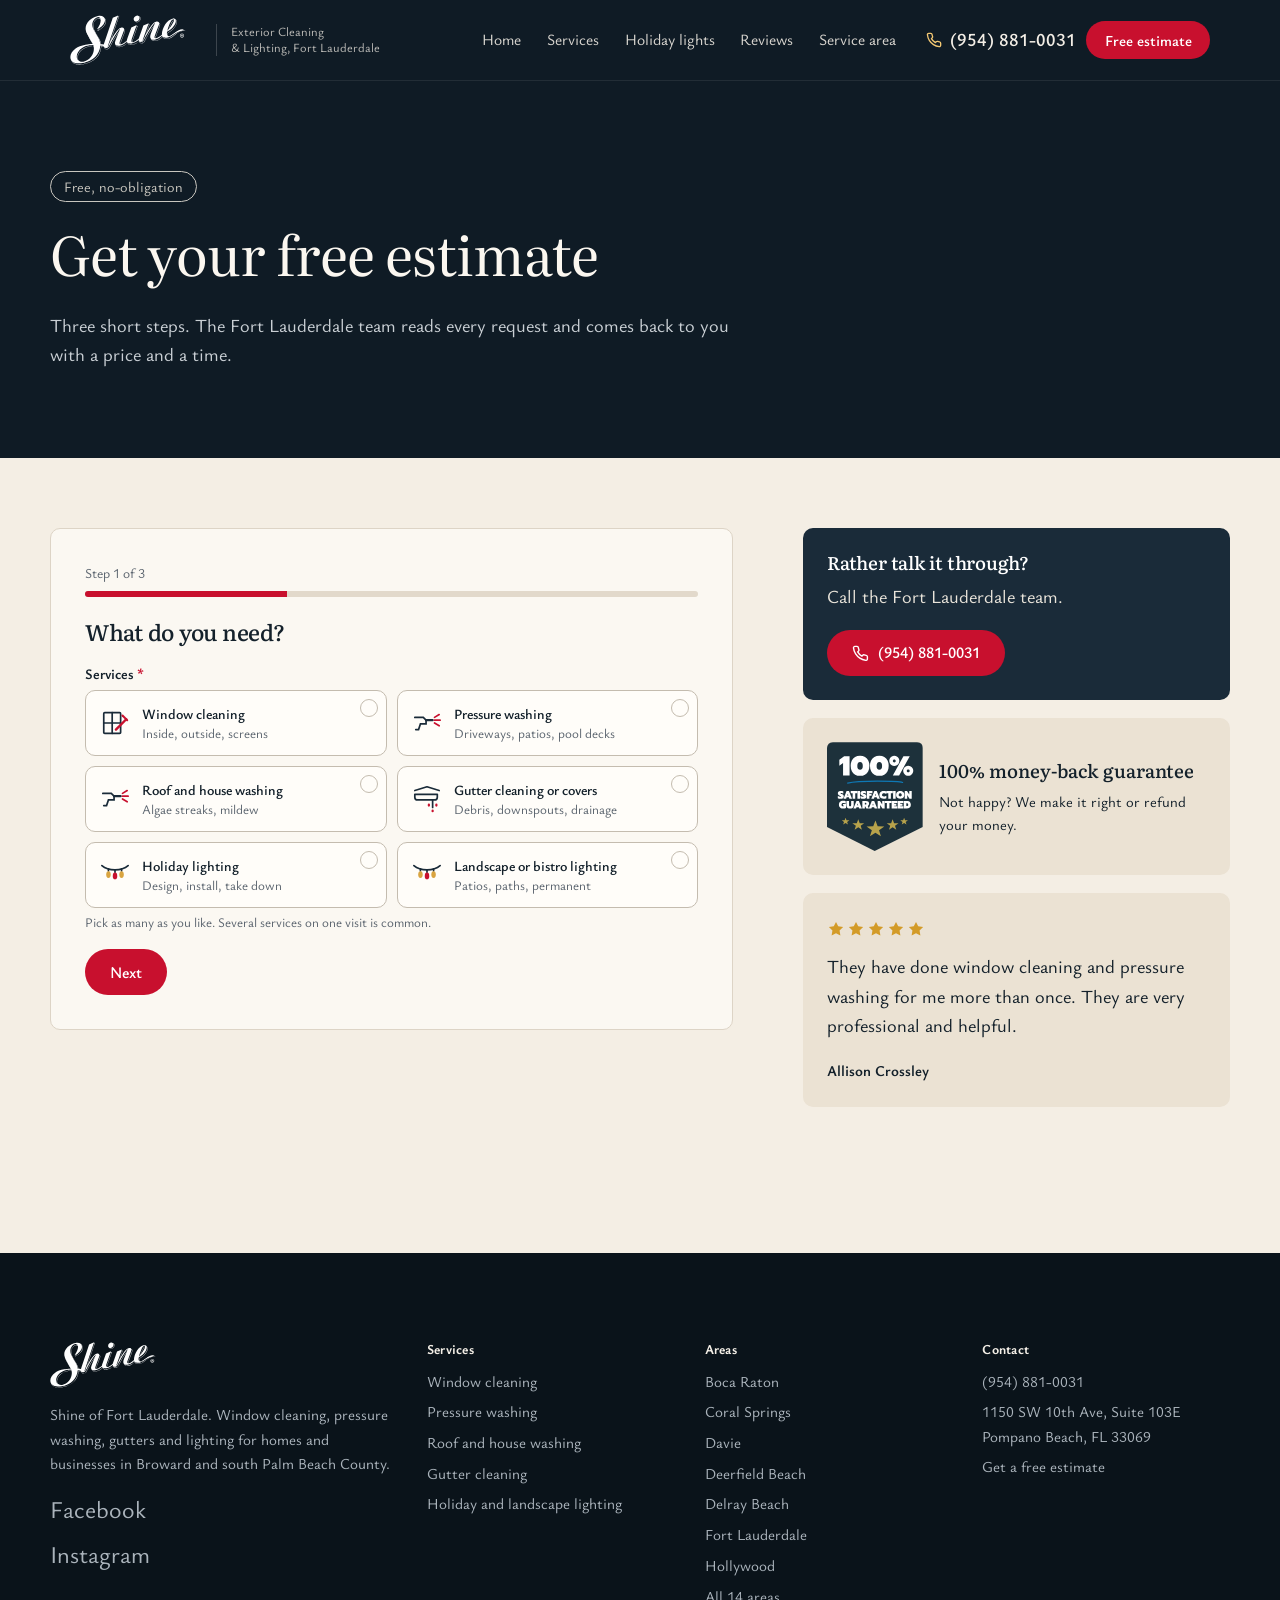
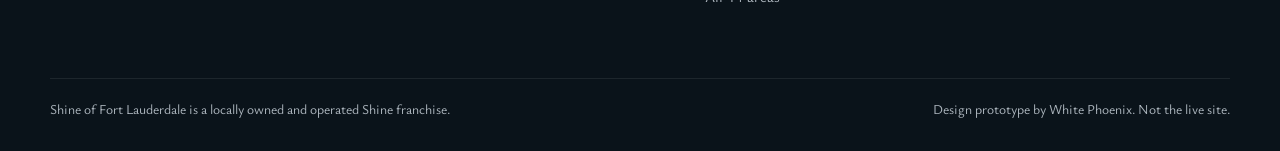
==== quote/index.html @ adcbe91d "Shine of Fort Lauderdale pitch prototype" ====
<!doctype html>
<html lang="en-US">
<head>
<meta charset="utf-8">
<meta name="viewport" content="width=device-width, initial-scale=1">
<meta name="robots" content="noindex, nofollow">
<title>Free Estimate | Shine of Fort Lauderdale</title>
<meta name="description" content="Request a free, no-obligation estimate for window cleaning, pressure washing, gutters or lighting.">
<meta name="theme-color" content="#0f1b25">
<link rel="icon" href="../assets/img/favicon.svg" type="image/svg+xml">
<link rel="preconnect" href="https://fonts.googleapis.com"><link rel="preconnect" href="https://fonts.gstatic.com" crossorigin>
<link rel="stylesheet" href="https://fonts.googleapis.com/css2?family=Literata:ital,opsz,wght@0,7..72,400;0,7..72,500;1,7..72,400&family=Ysabeau+Office:wght@400;450;600;700&display=swap">
<link rel="stylesheet" href="../assets/css/wp-blocks.css?ver=70587eb1">
<link rel="stylesheet" href="../assets/css/site.css?ver=f921d6d4">
<script type="speculationrules">{"prerender":[{"where":{"href_matches":"/*"},"eagerness":"moderate"}]}</script>
<script src="../assets/js/site.js?ver=845930ab" defer></script>
</head>
<body>
<a class="screen-reader-text" href="#main">Skip to content</a>
<header class="site-header wp-block-template-part">
<div class="inner wp-block-group alignwide">
<a class="wp-block-site-logo" href="../" aria-label="Shine of Fort Lauderdale, home" data-logo><img src="../assets/img/logo.svg" alt="Shine" width="116" height="50"></a>
<p class="wp-block-site-title">Exterior Cleaning<br>&amp; Lighting, Fort Lauderdale</p>
<nav class="wp-block-navigation" aria-label="Main"><a href="../">Home</a><a href="../#services">Services</a><a href="../#lights">Holiday lights</a><a href="../#reviews">Reviews</a><a href="../#area">Service area</a></nav>
<div class="header-actions"><a class="header-phone" href="tel:+19548810031"><svg xmlns="http://www.w3.org/2000/svg" aria-hidden="true" focusable="false" fill="none" stroke="currentColor" stroke-width="2" stroke-linecap="round" stroke-linejoin="round" viewBox="0 0 24 24"><path d="M22 16.92v3a2 2 0 0 1-2.18 2 19.8 19.8 0 0 1-8.63-3.07 19.5 19.5 0 0 1-6-6A19.8 19.8 0 0 1 2.12 4.18 2 2 0 0 1 4.11 2h3a2 2 0 0 1 2 1.72c.13.96.36 1.9.7 2.81a2 2 0 0 1-.45 2.11L8.09 9.91a16 16 0 0 0 6 6l1.27-1.27a2 2 0 0 1 2.11-.45c.91.34 1.85.57 2.81.7A2 2 0 0 1 22 16.92z"/></svg>(954) 881-0031</a><div class="wp-block-button"><a class="wp-block-button__link wp-element-button" href="../quote/">Free estimate</a></div><a class="icon-btn header-call" href="tel:+19548810031" aria-label="Call (954) 881-0031"><svg xmlns="http://www.w3.org/2000/svg" aria-hidden="true" focusable="false" fill="none" stroke="currentColor" stroke-width="2" stroke-linecap="round" stroke-linejoin="round" viewBox="0 0 24 24"><path d="M22 16.92v3a2 2 0 0 1-2.18 2 19.8 19.8 0 0 1-8.63-3.07 19.5 19.5 0 0 1-6-6A19.8 19.8 0 0 1 2.12 4.18 2 2 0 0 1 4.11 2h3a2 2 0 0 1 2 1.72c.13.96.36 1.9.7 2.81a2 2 0 0 1-.45 2.11L8.09 9.91a16 16 0 0 0 6 6l1.27-1.27a2 2 0 0 1 2.11-.45c.91.34 1.85.57 2.81.7A2 2 0 0 1 22 16.92z"/></svg></a><button class="icon-btn menu-toggle" type="button" aria-label="Open menu" aria-expanded="false" aria-controls="menu"><svg xmlns="http://www.w3.org/2000/svg" aria-hidden="true" focusable="false" viewBox="0 0 24 24"><path fill="currentColor" d="M5 5v1.5h14V5H5zm0 7.8h14v-1.5H5v1.5zM5 19h14v-1.5H5V19z"/></svg></button></div>
</div>
<svg class="header-string" xmlns="http://www.w3.org/2000/svg" aria-hidden="true" focusable="false" viewBox="0 0 1440 90" preserveAspectRatio="none"><path class="wire" d="M0 2 Q 360.0 14 720.0 2 T 1440 2"/><rect class="cap" x="12.0" y="2.5" width="6" height="6" rx="1"/><ellipse class="bulb" cx="15.0" cy="16.5" rx="5.5" ry="9"/><rect class="cap" x="42.0" y="3.4" width="6" height="6" rx="1"/><ellipse class="bulb" cx="45.0" cy="17.4" rx="5.5" ry="9"/><rect class="cap" x="72.0" y="4.2" width="6" height="6" rx="1"/><ellipse class="bulb" cx="75.0" cy="18.2" rx="5.5" ry="9"/><rect class="cap" x="102.0" y="5.0" width="6" height="6" rx="1"/><ellipse class="bulb" cx="105.0" cy="19.0" rx="5.5" ry="9"/><rect class="cap" x="132.0" y="5.7" width="6" height="6" rx="1"/><ellipse class="bulb" cx="135.0" cy="19.7" rx="5.5" ry="9"/><rect class="cap" x="162.0" y="6.2" width="6" height="6" rx="1"/><ellipse class="bulb" cx="165.0" cy="20.2" rx="5.5" ry="9"/><rect class="cap" x="192.0" y="6.7" width="6" height="6" rx="1"/><ellipse class="bulb" cx="195.0" cy="20.7" rx="5.5" ry="9"/><rect class="cap" x="222.0" y="7.2" width="6" height="6" rx="1"/><ellipse class="bulb" cx="225.0" cy="21.2" rx="5.5" ry="9"/><rect class="cap" x="252.0" y="7.5" width="6" height="6" rx="1"/><ellipse class="bulb" cx="255.0" cy="21.5" rx="5.5" ry="9"/><rect class="cap" x="282.0" y="7.7" width="6" height="6" rx="1"/><ellipse class="bulb" cx="285.0" cy="21.7" rx="5.5" ry="9"/><rect class="cap" x="312.0" y="7.9" width="6" height="6" rx="1"/><ellipse class="bulb" cx="315.0" cy="21.9" rx="5.5" ry="9"/><rect class="cap" x="342.0" y="8.0" width="6" height="6" rx="1"/><ellipse class="bulb" cx="345.0" cy="22.0" rx="5.5" ry="9"/><rect class="cap" x="372.0" y="8.0" width="6" height="6" rx="1"/><ellipse class="bulb" cx="375.0" cy="22.0" rx="5.5" ry="9"/><rect class="cap" x="402.0" y="7.9" width="6" height="6" rx="1"/><ellipse class="bulb" cx="405.0" cy="21.9" rx="5.5" ry="9"/><rect class="cap" x="432.0" y="7.7" width="6" height="6" rx="1"/><ellipse class="bulb" cx="435.0" cy="21.7" rx="5.5" ry="9"/><rect class="cap" x="462.0" y="7.5" width="6" height="6" rx="1"/><ellipse class="bulb" cx="465.0" cy="21.5" rx="5.5" ry="9"/><rect class="cap" x="492.0" y="7.2" width="6" height="6" rx="1"/><ellipse class="bulb" cx="495.0" cy="21.2" rx="5.5" ry="9"/><rect class="cap" x="522.0" y="6.7" width="6" height="6" rx="1"/><ellipse class="bulb" cx="525.0" cy="20.7" rx="5.5" ry="9"/><rect class="cap" x="552.0" y="6.2" width="6" height="6" rx="1"/><ellipse class="bulb" cx="555.0" cy="20.2" rx="5.5" ry="9"/><rect class="cap" x="582.0" y="5.7" width="6" height="6" rx="1"/><ellipse class="bulb" cx="585.0" cy="19.7" rx="5.5" ry="9"/><rect class="cap" x="612.0" y="5.0" width="6" height="6" rx="1"/><ellipse class="bulb" cx="615.0" cy="19.0" rx="5.5" ry="9"/><rect class="cap" x="642.0" y="4.2" width="6" height="6" rx="1"/><ellipse class="bulb" cx="645.0" cy="18.2" rx="5.5" ry="9"/><rect class="cap" x="672.0" y="3.4" width="6" height="6" rx="1"/><ellipse class="bulb" cx="675.0" cy="17.4" rx="5.5" ry="9"/><rect class="cap" x="702.0" y="2.5" width="6" height="6" rx="1"/><ellipse class="bulb" cx="705.0" cy="16.5" rx="5.5" ry="9"/><rect class="cap" x="732.0" y="2.5" width="6" height="6" rx="1"/><ellipse class="bulb" cx="735.0" cy="16.5" rx="5.5" ry="9"/><rect class="cap" x="762.0" y="3.4" width="6" height="6" rx="1"/><ellipse class="bulb" cx="765.0" cy="17.4" rx="5.5" ry="9"/><rect class="cap" x="792.0" y="4.2" width="6" height="6" rx="1"/><ellipse class="bulb" cx="795.0" cy="18.2" rx="5.5" ry="9"/><rect class="cap" x="822.0" y="5.0" width="6" height="6" rx="1"/><ellipse class="bulb" cx="825.0" cy="19.0" rx="5.5" ry="9"/><rect class="cap" x="852.0" y="5.7" width="6" height="6" rx="1"/><ellipse class="bulb" cx="855.0" cy="19.7" rx="5.5" ry="9"/><rect class="cap" x="882.0" y="6.2" width="6" height="6" rx="1"/><ellipse class="bulb" cx="885.0" cy="20.2" rx="5.5" ry="9"/><rect class="cap" x="912.0" y="6.7" width="6" height="6" rx="1"/><ellipse class="bulb" cx="915.0" cy="20.7" rx="5.5" ry="9"/><rect class="cap" x="942.0" y="7.2" width="6" height="6" rx="1"/><ellipse class="bulb" cx="945.0" cy="21.2" rx="5.5" ry="9"/><rect class="cap" x="972.0" y="7.5" width="6" height="6" rx="1"/><ellipse class="bulb" cx="975.0" cy="21.5" rx="5.5" ry="9"/><rect class="cap" x="1002.0" y="7.7" width="6" height="6" rx="1"/><ellipse class="bulb" cx="1005.0" cy="21.7" rx="5.5" ry="9"/><rect class="cap" x="1032.0" y="7.9" width="6" height="6" rx="1"/><ellipse class="bulb" cx="1035.0" cy="21.9" rx="5.5" ry="9"/><rect class="cap" x="1062.0" y="8.0" width="6" height="6" rx="1"/><ellipse class="bulb" cx="1065.0" cy="22.0" rx="5.5" ry="9"/><rect class="cap" x="1092.0" y="8.0" width="6" height="6" rx="1"/><ellipse class="bulb" cx="1095.0" cy="22.0" rx="5.5" ry="9"/><rect class="cap" x="1122.0" y="7.9" width="6" height="6" rx="1"/><ellipse class="bulb" cx="1125.0" cy="21.9" rx="5.5" ry="9"/><rect class="cap" x="1152.0" y="7.7" width="6" height="6" rx="1"/><ellipse class="bulb" cx="1155.0" cy="21.7" rx="5.5" ry="9"/><rect class="cap" x="1182.0" y="7.5" width="6" height="6" rx="1"/><ellipse class="bulb" cx="1185.0" cy="21.5" rx="5.5" ry="9"/><rect class="cap" x="1212.0" y="7.2" width="6" height="6" rx="1"/><ellipse class="bulb" cx="1215.0" cy="21.2" rx="5.5" ry="9"/><rect class="cap" x="1242.0" y="6.7" width="6" height="6" rx="1"/><ellipse class="bulb" cx="1245.0" cy="20.7" rx="5.5" ry="9"/><rect class="cap" x="1272.0" y="6.2" width="6" height="6" rx="1"/><ellipse class="bulb" cx="1275.0" cy="20.2" rx="5.5" ry="9"/><rect class="cap" x="1302.0" y="5.7" width="6" height="6" rx="1"/><ellipse class="bulb" cx="1305.0" cy="19.7" rx="5.5" ry="9"/><rect class="cap" x="1332.0" y="5.0" width="6" height="6" rx="1"/><ellipse class="bulb" cx="1335.0" cy="19.0" rx="5.5" ry="9"/><rect class="cap" x="1362.0" y="4.2" width="6" height="6" rx="1"/><ellipse class="bulb" cx="1365.0" cy="18.2" rx="5.5" ry="9"/><rect class="cap" x="1392.0" y="3.4" width="6" height="6" rx="1"/><ellipse class="bulb" cx="1395.0" cy="17.4" rx="5.5" ry="9"/><rect class="cap" x="1422.0" y="2.5" width="6" height="6" rx="1"/><ellipse class="bulb" cx="1425.0" cy="16.5" rx="5.5" ry="9"/></svg>
</header>
<div class="menu-overlay" id="menu" hidden><button class="icon-btn menu-close" type="button" aria-label="Close menu"><svg xmlns="http://www.w3.org/2000/svg" aria-hidden="true" focusable="false" viewBox="0 0 24 24"><path fill="currentColor" d="m13.06 12 6.47-6.47-1.06-1.06L12 10.94 5.53 4.47 4.47 5.53 10.94 12l-6.47 6.47 1.06 1.06L12 13.06l6.47 6.47 1.06-1.06L13.06 12Z"/></svg></button><a href="../">Home</a><a href="../#services">Services</a><a href="../#lights">Holiday lights</a><a href="../#reviews">Reviews</a><a href="../#area">Service area</a><a href="../quote/">Estimate</a><a href="tel:+19548810031">Call (954) 881-0031</a></div>
<main id="main">
<section class="page-banner"><div class="alignwide"><p class="is-style-text-annotation">Free, no-obligation</p><h1>Get your free estimate</h1><p style="max-width:38em;color:#c9cfd4">Three short steps. The Fort Lauderdale team reads every request and comes back to you with a price and a time.</p></div></section>
<section class="wp-block-group section" style="padding-top:var(--wp--preset--spacing--60)"><div class="alignwide quote-layout">
<div class="gform_wrapper gravity-theme" data-form="multi"><form novalidate><p class="gf_progressbar_title">Step <span data-step>1</span> of 3</p><div class="gf_progressbar" aria-hidden="true"><div class="gf_progressbar_percentage" style="width:33%"></div></div><div class="gform_validation_errors" hidden role="alert">There was a problem with your submission. Please review the fields below.</div>
<div class="gform_page" data-page="1"><h3>What do you need?</h3><div class="gform_fields"><fieldset class="gfield gfield_contains_required" data-group><legend class="gfield_label">Services<span class="gfield_required">*</span></legend><div class="choice-cards is-list"><label class="choice"><input type="checkbox" name="services" value="windows"><svg class="art" xmlns="http://www.w3.org/2000/svg" aria-hidden="true" focusable="false" viewBox="0 0 32 32" fill="none" stroke-width="1.8" stroke-linecap="round"><rect x="4" y="5" width="18" height="22" rx="1" stroke="#1a2b39"/><path d="M13 5v22M4 16h18" stroke="#1a2b39"/><path d="M17 23l11-11" stroke="#c8102e" stroke-width="2.6"/><path d="M24 8l5 5" stroke="#c8102e" stroke-width="2.2"/></svg><span>Window cleaning<small>Inside, outside, screens</small></span><span class="tick"><svg xmlns="http://www.w3.org/2000/svg" aria-hidden="true" focusable="false" fill="none" stroke="currentColor" stroke-width="2" stroke-linecap="round" stroke-linejoin="round" stroke-width="3" viewBox="0 0 24 24"><path d="M5 12.5l4.5 4.5L19 7.5"/></svg></span></label><label class="choice"><input type="checkbox" name="services" value="pressure"><svg class="art" xmlns="http://www.w3.org/2000/svg" aria-hidden="true" focusable="false" viewBox="0 0 32 32" fill="none" stroke-width="1.8" stroke-linecap="round"><path d="M3 10h9l3 3v4H9l-2 6H4" stroke="#1a2b39"/><path d="M15 13h7" stroke="#1a2b39" stroke-width="2.4"/><path d="M24 10l5-3M24 13h6M24 16l5 3" stroke="#c8102e"/></svg><span>Pressure washing<small>Driveways, patios, pool decks</small></span><span class="tick"><svg xmlns="http://www.w3.org/2000/svg" aria-hidden="true" focusable="false" fill="none" stroke="currentColor" stroke-width="2" stroke-linecap="round" stroke-linejoin="round" stroke-width="3" viewBox="0 0 24 24"><path d="M5 12.5l4.5 4.5L19 7.5"/></svg></span></label><label class="choice"><input type="checkbox" name="services" value="roof"><svg class="art" xmlns="http://www.w3.org/2000/svg" aria-hidden="true" focusable="false" viewBox="0 0 32 32" fill="none" stroke-width="1.8" stroke-linecap="round"><path d="M3 10h9l3 3v4H9l-2 6H4" stroke="#1a2b39"/><path d="M15 13h7" stroke="#1a2b39" stroke-width="2.4"/><path d="M24 10l5-3M24 13h6M24 16l5 3" stroke="#c8102e"/></svg><span>Roof and house washing<small>Algae streaks, mildew</small></span><span class="tick"><svg xmlns="http://www.w3.org/2000/svg" aria-hidden="true" focusable="false" fill="none" stroke="currentColor" stroke-width="2" stroke-linecap="round" stroke-linejoin="round" stroke-width="3" viewBox="0 0 24 24"><path d="M5 12.5l4.5 4.5L19 7.5"/></svg></span></label><label class="choice"><input type="checkbox" name="services" value="gutters"><svg class="art" xmlns="http://www.w3.org/2000/svg" aria-hidden="true" focusable="false" viewBox="0 0 32 32" fill="none" stroke-width="1.8" stroke-linecap="round" stroke-linejoin="round"><path d="M3 7l13-4 13 4" stroke="#1a2b39"/><path d="M3 11h24v3a3 3 0 0 1-3 3H6a3 3 0 0 1-3-3z" stroke="#1a2b39"/><path d="M22 17v8" stroke="#1a2b39"/><path d="M22 28.5v.5M18 22v1M26 22v1" stroke="#c8102e" stroke-width="2.4"/></svg><span>Gutter cleaning or covers<small>Debris, downspouts, drainage</small></span><span class="tick"><svg xmlns="http://www.w3.org/2000/svg" aria-hidden="true" focusable="false" fill="none" stroke="currentColor" stroke-width="2" stroke-linecap="round" stroke-linejoin="round" stroke-width="3" viewBox="0 0 24 24"><path d="M5 12.5l4.5 4.5L19 7.5"/></svg></span></label><label class="choice"><input type="checkbox" name="services" value="holiday"><svg class="art" xmlns="http://www.w3.org/2000/svg" aria-hidden="true" focusable="false" viewBox="0 0 32 32" fill="none" stroke-width="1.8" stroke-linecap="round"><path d="M2 6c7 6 21 6 28 0" stroke="#1a2b39"/><path d="M9 9.5v2M16 11v2M23 9.5v2" stroke="#1a2b39"/><ellipse cx="9" cy="15.5" rx="2.4" ry="3.6" fill="#d9a441" stroke="none"/><ellipse cx="16" cy="17" rx="2.4" ry="3.6" fill="#c8102e" stroke="none"/><ellipse cx="23" cy="15.5" rx="2.4" ry="3.6" fill="#d9a441" stroke="none"/></svg><span>Holiday lighting<small>Design, install, take down</small></span><span class="tick"><svg xmlns="http://www.w3.org/2000/svg" aria-hidden="true" focusable="false" fill="none" stroke="currentColor" stroke-width="2" stroke-linecap="round" stroke-linejoin="round" stroke-width="3" viewBox="0 0 24 24"><path d="M5 12.5l4.5 4.5L19 7.5"/></svg></span></label><label class="choice"><input type="checkbox" name="services" value="lighting"><svg class="art" xmlns="http://www.w3.org/2000/svg" aria-hidden="true" focusable="false" viewBox="0 0 32 32" fill="none" stroke-width="1.8" stroke-linecap="round"><path d="M2 6c7 6 21 6 28 0" stroke="#1a2b39"/><path d="M9 9.5v2M16 11v2M23 9.5v2" stroke="#1a2b39"/><ellipse cx="9" cy="15.5" rx="2.4" ry="3.6" fill="#d9a441" stroke="none"/><ellipse cx="16" cy="17" rx="2.4" ry="3.6" fill="#c8102e" stroke="none"/><ellipse cx="23" cy="15.5" rx="2.4" ry="3.6" fill="#d9a441" stroke="none"/></svg><span>Landscape or bistro lighting<small>Patios, paths, permanent</small></span><span class="tick"><svg xmlns="http://www.w3.org/2000/svg" aria-hidden="true" focusable="false" fill="none" stroke="currentColor" stroke-width="2" stroke-linecap="round" stroke-linejoin="round" stroke-width="3" viewBox="0 0 24 24"><path d="M5 12.5l4.5 4.5L19 7.5"/></svg></span></label></div><div class="gfield_description">Pick as many as you like. Several services on one visit is common.</div></fieldset></div><div class="gform_page_footer"><button type="button" class="wp-block-button__link wp-element-button" data-next>Next</button></div></div>
<div class="gform_page" data-page="2" hidden><h3>The property</h3><div class="gform_fields"><fieldset class="gfield gfield_contains_required" data-group><legend class="gfield_label">Type of property<span class="gfield_required">*</span></legend><div class="choice-cards"><label class="choice"><input type="radio" name="ptype" value="House">House<span class="tick"><svg xmlns="http://www.w3.org/2000/svg" aria-hidden="true" focusable="false" fill="none" stroke="currentColor" stroke-width="2" stroke-linecap="round" stroke-linejoin="round" stroke-width="3" viewBox="0 0 24 24"><path d="M5 12.5l4.5 4.5L19 7.5"/></svg></span></label><label class="choice"><input type="radio" name="ptype" value="Condo or townhome">Condo or townhome<span class="tick"><svg xmlns="http://www.w3.org/2000/svg" aria-hidden="true" focusable="false" fill="none" stroke="currentColor" stroke-width="2" stroke-linecap="round" stroke-linejoin="round" stroke-width="3" viewBox="0 0 24 24"><path d="M5 12.5l4.5 4.5L19 7.5"/></svg></span></label><label class="choice"><input type="radio" name="ptype" value="Business">Business<span class="tick"><svg xmlns="http://www.w3.org/2000/svg" aria-hidden="true" focusable="false" fill="none" stroke="currentColor" stroke-width="2" stroke-linecap="round" stroke-linejoin="round" stroke-width="3" viewBox="0 0 24 24"><path d="M5 12.5l4.5 4.5L19 7.5"/></svg></span></label><label class="choice"><input type="radio" name="ptype" value="HOA or building">HOA or building<span class="tick"><svg xmlns="http://www.w3.org/2000/svg" aria-hidden="true" focusable="false" fill="none" stroke="currentColor" stroke-width="2" stroke-linecap="round" stroke-linejoin="round" stroke-width="3" viewBox="0 0 24 24"><path d="M5 12.5l4.5 4.5L19 7.5"/></svg></span></label></div></fieldset><div class="gfield gfield--width-half"><label class="gfield_label" for="q-stories">Stories</label><select id="q-stories" name="stories"><option value="">Select</option><option>1</option><option>2</option><option>3 or more</option></select></div><div class="gfield gfield--width-half gfield_contains_required"><label class="gfield_label" for="q-zip">ZIP code<span class="gfield_required">*</span></label><input id="q-zip" name="zip" inputmode="numeric" maxlength="5" required></div><div class="gfield"><label class="gfield_label" for="q-notes">Anything we should know?</label><textarea id="q-notes" name="notes" placeholder="Number of windows, gate code, the stain on the driveway..."></textarea></div></div><div class="gform_page_footer"><button type="button" class="wp-block-button__link wp-element-button is-style-outline-btn" data-prev style="background:transparent;color:inherit;border-color:currentColor">Previous</button><button type="button" class="wp-block-button__link wp-element-button" data-next>Next</button></div></div>
<div class="gform_page" data-page="3" hidden><h3>Your details</h3><div class="gform_fields"><div class="gfield gfield--width-half gfield_contains_required"><label class="gfield_label" for="q-name">Name<span class="gfield_required">*</span></label><input id="q-name" name="name" autocomplete="name" required></div><div class="gfield gfield--width-half gfield_contains_required"><label class="gfield_label" for="q-phone">Phone<span class="gfield_required">*</span></label><input id="q-phone" name="phone" type="tel" autocomplete="tel" required></div><div class="gfield gfield--width-half"><label class="gfield_label" for="q-email">Email</label><input id="q-email" name="email" type="email" autocomplete="email"></div><div class="gfield gfield--width-half"><label class="gfield_label" for="q-when">Best time to call</label><select id="q-when" name="when"><option>Any time</option><option>Morning</option><option>Afternoon</option><option>Evening</option></select></div></div><div class="gform_page_footer"><button type="button" class="wp-block-button__link wp-element-button" data-prev style="background:transparent;color:inherit;border-color:currentColor">Previous</button><button type="submit" class="wp-block-button__link wp-element-button">Send my request</button></div></div>
</form></div>
<aside><div class="widget is-dark"><h3>Rather talk it through?</h3><p>Call the Fort Lauderdale team.</p><div class="wp-block-buttons"><div class="wp-block-button"><a class="wp-block-button__link wp-element-button" href="tel:+19548810031"><svg xmlns="http://www.w3.org/2000/svg" aria-hidden="true" focusable="false" fill="none" stroke="currentColor" stroke-width="2" stroke-linecap="round" stroke-linejoin="round" viewBox="0 0 24 24"><path d="M22 16.92v3a2 2 0 0 1-2.18 2 19.8 19.8 0 0 1-8.63-3.07 19.5 19.5 0 0 1-6-6A19.8 19.8 0 0 1 2.12 4.18 2 2 0 0 1 4.11 2h3a2 2 0 0 1 2 1.72c.13.96.36 1.9.7 2.81a2 2 0 0 1-.45 2.11L8.09 9.91a16 16 0 0 0 6 6l1.27-1.27a2 2 0 0 1 2.11-.45c.91.34 1.85.57 2.81.7A2 2 0 0 1 22 16.92z"/></svg>(954) 881-0031</a></div></div></div><div class="widget"><div class="seal" style="background:transparent;border:0;padding:0"><img src="../assets/img/guarantee.svg" alt="100% satisfaction guaranteed seal" width="96" height="120"><p style="color:inherit"><strong style="color:inherit">100% money-back guarantee</strong>Not happy? We make it right or refund your money.</p></div></div><div class="widget"><blockquote class="wp-block-quote is-style-plain"><span class="stars" aria-label="5 out of 5 stars"><svg xmlns="http://www.w3.org/2000/svg" aria-hidden="true" focusable="false" viewBox="0 0 24 24"><path fill="currentColor" d="M12 2.5l2.94 5.96 6.56.95-4.75 4.63 1.12 6.54L12 17.5l-5.87 3.08 1.12-6.54L2.5 9.41l6.56-.95z"/></svg><svg xmlns="http://www.w3.org/2000/svg" aria-hidden="true" focusable="false" viewBox="0 0 24 24"><path fill="currentColor" d="M12 2.5l2.94 5.96 6.56.95-4.75 4.63 1.12 6.54L12 17.5l-5.87 3.08 1.12-6.54L2.5 9.41l6.56-.95z"/></svg><svg xmlns="http://www.w3.org/2000/svg" aria-hidden="true" focusable="false" viewBox="0 0 24 24"><path fill="currentColor" d="M12 2.5l2.94 5.96 6.56.95-4.75 4.63 1.12 6.54L12 17.5l-5.87 3.08 1.12-6.54L2.5 9.41l6.56-.95z"/></svg><svg xmlns="http://www.w3.org/2000/svg" aria-hidden="true" focusable="false" viewBox="0 0 24 24"><path fill="currentColor" d="M12 2.5l2.94 5.96 6.56.95-4.75 4.63 1.12 6.54L12 17.5l-5.87 3.08 1.12-6.54L2.5 9.41l6.56-.95z"/></svg><svg xmlns="http://www.w3.org/2000/svg" aria-hidden="true" focusable="false" viewBox="0 0 24 24"><path fill="currentColor" d="M12 2.5l2.94 5.96 6.56.95-4.75 4.63 1.12 6.54L12 17.5l-5.87 3.08 1.12-6.54L2.5 9.41l6.56-.95z"/></svg></span><p>They have done window cleaning and pressure washing for me more than once. They are very professional and helpful.</p><cite>Allison Crossley</cite></blockquote></div></aside>
</div></section>
</main>
<footer class="site-footer wp-block-template-part">
<div class="alignwide">
<div class="footer-cols">
<div><img src="../assets/img/logo.svg" alt="Shine" width="116" height="50" style="height:46px;width:auto;margin-bottom:14px"><p>Shine of Fort Lauderdale. Window cleaning, pressure washing, gutters and lighting for homes and businesses in Broward and south Palm Beach County.</p><ul class="wp-block-social-links"><li><a href="https://www.facebook.com/ShineExteriorCleaningLighting">Facebook</a></li><li><a href="https://www.instagram.com/shineexteriorcleaninglighting/">Instagram</a></li></ul></div>
<div><h4>Services</h4><ul><li><a href="../#services">Window cleaning</a></li><li><a href="../#services">Pressure washing</a></li><li><a href="../#services">Roof and house washing</a></li><li><a href="../#services">Gutter cleaning</a></li><li><a href="../#lights">Holiday and landscape lighting</a></li></ul></div>
<div><h4>Areas</h4><ul><li>Boca Raton</li><li>Coral Springs</li><li>Davie</li><li>Deerfield Beach</li><li>Delray Beach</li><li>Fort Lauderdale</li><li>Hollywood</li><li><a href="../#area">All 14 areas</a></li></ul></div>
<div><h4>Contact</h4><ul><li><a href="tel:+19548810031">(954) 881-0031</a></li><li><a href="https://www.google.com/maps/search/?api=1&query=1150+SW+10th+Ave+Suite+103E+Pompano+Beach+FL+33069">1150 SW 10th Ave, Suite 103E<br>Pompano Beach, FL 33069</a></li><li><a href="../quote/">Get a free estimate</a></li></ul></div>
</div>
<div class="footer-base"><span>Shine of Fort Lauderdale is a locally owned and operated Shine franchise.</span><span>Design prototype by White Phoenix. Not the live site.</span></div>
</div>
</footer>
<div class="action-bar" aria-label="Quick actions"><div class="wp-block-button is-style-outline"><a class="wp-block-button__link wp-element-button" href="tel:+19548810031"><svg xmlns="http://www.w3.org/2000/svg" aria-hidden="true" focusable="false" fill="none" stroke="currentColor" stroke-width="2" stroke-linecap="round" stroke-linejoin="round" viewBox="0 0 24 24"><path d="M22 16.92v3a2 2 0 0 1-2.18 2 19.8 19.8 0 0 1-8.63-3.07 19.5 19.5 0 0 1-6-6A19.8 19.8 0 0 1 2.12 4.18 2 2 0 0 1 4.11 2h3a2 2 0 0 1 2 1.72c.13.96.36 1.9.7 2.81a2 2 0 0 1-.45 2.11L8.09 9.91a16 16 0 0 0 6 6l1.27-1.27a2 2 0 0 1 2.11-.45c.91.34 1.85.57 2.81.7A2 2 0 0 1 22 16.92z"/></svg>Call</a></div><div class="wp-block-button"><a class="wp-block-button__link wp-element-button" href="../quote/">Free estimate</a></div></div>
</body>
</html>
---- assets/css/wp-blocks.css ----
/* Subset of @wordpress/block-library 11.2.0 (build-style/style.css + theme.css), official WordPress block styles. */
.wp-block-button__link{cursor: pointer;
  display: inline-block;
  text-align: center;
  word-break: normal;
  overflow-wrap: anywhere;
  box-sizing: border-box;
  height: 100%;
  align-content: center;}.wp-block-button__link.aligncenter{text-align: center;}.wp-block-button__link.alignright{text-align: right;}:where(.wp-block-button__link){box-shadow: none;
  text-decoration: none;
  border-radius: 9999px;
  padding: calc(0.667em + 2px) calc(1.333em + 2px);}.wp-block-button[style*=text-decoration] .wp-block-button__link{text-decoration: inherit;}.wp-block-buttons > .wp-block-button.has-custom-width{max-width: none;}.wp-block-buttons > .wp-block-button.has-custom-width .wp-block-button__link{width: 100%;}.wp-block-buttons > .wp-block-button.has-custom-font-size .wp-block-button__link{font-size: inherit;}.wp-block-buttons > .wp-block-button[class*=wp-block-button__width]{width: calc(var(--wp--block-button--width) * 1% - var(--wp--style--block-gap, 0.5em) * (1 - var(--wp--block-button--width) / 100));}.wp-block-buttons > .wp-block-button.wp-block-button__width-25{width: calc(25% - var(--wp--style--block-gap, 0.5em) * 0.75);}.wp-block-buttons > .wp-block-button.wp-block-button__width-50{width: calc(50% - var(--wp--style--block-gap, 0.5em) * 0.5);}.wp-block-buttons > .wp-block-button.wp-block-button__width-75{width: calc(75% - var(--wp--style--block-gap, 0.5em) * 0.25);}.wp-block-buttons > .wp-block-button.wp-block-button__width-100{width: 100%;
  flex-basis: 100%;}.wp-block-buttons.is-vertical > .wp-block-button[class*=wp-block-button__width]{width: calc(var(--wp--block-button--width) * 1%);}.wp-block-buttons.is-vertical > .wp-block-button.wp-block-button__width-25{width: 25%;}.wp-block-buttons.is-vertical > .wp-block-button.wp-block-button__width-50{width: 50%;}.wp-block-buttons.is-vertical > .wp-block-button.wp-block-button__width-75{width: 75%;}.wp-block-button.is-style-squared,
.wp-block-button__link.wp-block-button.is-style-squared{border-radius: 0;}.wp-block-button.no-border-radius,
.wp-block-button__link.no-border-radius{border-radius: 0 !important;}:root :where(.wp-block-button.is-style-outline > .wp-block-button__link),
:root :where(.wp-block-button .wp-block-button__link.is-style-outline){border: 2px solid currentColor;
  padding: 0.667em 1.333em;}:root :where(.wp-block-button.is-style-outline > .wp-block-button__link:not(.has-text-color)),
:root :where(.wp-block-button .wp-block-button__link.is-style-outline:not(.has-text-color)){color: currentColor;}:root :where(.wp-block-button.is-style-outline > .wp-block-button__link:not(.has-background)),
:root :where(.wp-block-button .wp-block-button__link.is-style-outline:not(.has-background)){background-color: transparent;
  background-image: none;}.wp-block-buttons{box-sizing: border-box;}.wp-block-buttons.is-vertical{flex-direction: column;}.wp-block-buttons.is-vertical > .wp-block-button:last-child{margin-bottom: 0;}.wp-block-buttons > .wp-block-button{display: inline-block;
  margin: 0;}.wp-block-buttons.is-content-justification-left{justify-content: flex-start;}.wp-block-buttons.is-content-justification-left.is-vertical{align-items: flex-start;}.wp-block-buttons.is-content-justification-center{justify-content: center;}.wp-block-buttons.is-content-justification-center.is-vertical{align-items: center;}.wp-block-buttons.is-content-justification-right{justify-content: flex-end;}.wp-block-buttons.is-content-justification-right.is-vertical{align-items: flex-end;}.wp-block-buttons.is-content-justification-space-between{justify-content: space-between;}.wp-block-buttons.aligncenter{text-align: center;}.wp-block-buttons{}.wp-block-buttons:not(.is-content-justification-space-between,
.is-content-justification-right,
.is-content-justification-left,
.is-content-justification-center) .wp-block-button.aligncenter{margin-left: auto;
  margin-right: auto;
  width: 100%;}.wp-block-buttons[style*=text-decoration] .wp-block-button,
.wp-block-buttons[style*=text-decoration] .wp-block-button__link{text-decoration: inherit;}.wp-block-buttons.has-custom-font-size .wp-block-button__link{font-size: inherit;}.wp-block-buttons .wp-block-button__link{width: 100%;}.wp-block-button.aligncenter{text-align: center;}:where(.wp-block-categories__label:not(.screen-reader-text)){width: 100%;
  display: block;}.wp-block-columns{display: flex;
  box-sizing: border-box;
  flex-wrap: wrap !important;}@media (min-width: 782px){.wp-block-columns{flex-wrap: nowrap !important;}}.wp-block-columns{align-items: initial !important;}.wp-block-columns.are-vertically-aligned-top{align-items: flex-start;}.wp-block-columns.are-vertically-aligned-center{align-items: center;}.wp-block-columns.are-vertically-aligned-bottom{align-items: flex-end;}@media (max-width: 781px){.wp-block-columns:not(.is-not-stacked-on-mobile) > .wp-block-column{flex-basis: 100% !important;}}@media (min-width: 782px){.wp-block-columns:not(.is-not-stacked-on-mobile) > .wp-block-column{flex-basis: 0;
    flex-grow: 1;}.wp-block-columns:not(.is-not-stacked-on-mobile) > .wp-block-column[style*=flex-basis]{flex-grow: 0;}}.wp-block-columns.is-not-stacked-on-mobile{flex-wrap: nowrap !important;}.wp-block-columns.is-not-stacked-on-mobile > .wp-block-column{flex-basis: 0;
  flex-grow: 1;}.wp-block-columns.is-not-stacked-on-mobile > .wp-block-column[style*=flex-basis]{flex-grow: 0;}:where(.wp-block-columns){margin-bottom: 1.75em;}:where(.wp-block-columns.has-background){padding: var(--wp--style--block-background-padding, 1.25em 2.375em);}.wp-block-column{flex-grow: 1;
  min-width: 0;
  word-break: normal;
  overflow-wrap: break-word;}.wp-block-column.is-vertically-aligned-top{align-self: flex-start;}.wp-block-column.is-vertically-aligned-center{align-self: center;}.wp-block-column.is-vertically-aligned-bottom{align-self: flex-end;}.wp-block-column.is-vertically-aligned-stretch{align-self: stretch;}.wp-block-column.is-vertically-aligned-top, .wp-block-column.is-vertically-aligned-center, .wp-block-column.is-vertically-aligned-bottom{width: 100%;}.wp-block-cover-image,
.wp-block-cover{min-height: 430px;
  padding: 1em;
  position: relative;
  background-position: center center;
  display: flex;
  justify-content: center;
  align-items: center;
  overflow: hidden;
  overflow: clip;
  box-sizing: border-box;}.wp-block-cover-image.has-background-dim:not([class*=-background-color]),
.wp-block-cover-image .has-background-dim:not([class*=-background-color]),
.wp-block-cover.has-background-dim:not([class*=-background-color]),
.wp-block-cover .has-background-dim:not([class*=-background-color]){background-color: #000;}.wp-block-cover-image .has-background-dim.has-background-gradient,
.wp-block-cover .has-background-dim.has-background-gradient{background-color: transparent;}.wp-block-cover-image.has-background-dim::before,
.wp-block-cover.has-background-dim::before{content: "";
  background-color: inherit;}.wp-block-cover-image.has-background-dim:not(.has-background-gradient)::before,
.wp-block-cover-image .wp-block-cover__background,
.wp-block-cover-image .wp-block-cover__gradient-background,
.wp-block-cover.has-background-dim:not(.has-background-gradient)::before,
.wp-block-cover .wp-block-cover__background,
.wp-block-cover .wp-block-cover__gradient-background{position: absolute;
  top: 0;
  left: 0;
  bottom: 0;
  right: 0;
  opacity: 0.5;}.wp-block-cover-image.has-background-dim.has-background-dim-10:not(.has-background-gradient)::before,
.wp-block-cover-image.has-background-dim.has-background-dim-10 .wp-block-cover__background,
.wp-block-cover-image.has-background-dim.has-background-dim-10 .wp-block-cover__gradient-background,
.wp-block-cover.has-background-dim.has-background-dim-10:not(.has-background-gradient)::before,
.wp-block-cover.has-background-dim.has-background-dim-10 .wp-block-cover__background,
.wp-block-cover.has-background-dim.has-background-dim-10 .wp-block-cover__gradient-background{opacity: 0.1;}.wp-block-cover-image.has-background-dim.has-background-dim-20:not(.has-background-gradient)::before,
.wp-block-cover-image.has-background-dim.has-background-dim-20 .wp-block-cover__background,
.wp-block-cover-image.has-background-dim.has-background-dim-20 .wp-block-cover__gradient-background,
.wp-block-cover.has-background-dim.has-background-dim-20:not(.has-background-gradient)::before,
.wp-block-cover.has-background-dim.has-background-dim-20 .wp-block-cover__background,
.wp-block-cover.has-background-dim.has-background-dim-20 .wp-block-cover__gradient-background{opacity: 0.2;}.wp-block-cover-image.has-background-dim.has-background-dim-30:not(.has-background-gradient)::before,
.wp-block-cover-image.has-background-dim.has-background-dim-30 .wp-block-cover__background,
.wp-block-cover-image.has-background-dim.has-background-dim-30 .wp-block-cover__gradient-background,
.wp-block-cover.has-background-dim.has-background-dim-30:not(.has-background-gradient)::before,
.wp-block-cover.has-background-dim.has-background-dim-30 .wp-block-cover__background,
.wp-block-cover.has-background-dim.has-background-dim-30 .wp-block-cover__gradient-background{opacity: 0.3;}.wp-block-cover-image.has-background-dim.has-background-dim-40:not(.has-background-gradient)::before,
.wp-block-cover-image.has-background-dim.has-background-dim-40 .wp-block-cover__background,
.wp-block-cover-image.has-background-dim.has-background-dim-40 .wp-block-cover__gradient-background,
.wp-block-cover.has-background-dim.has-background-dim-40:not(.has-background-gradient)::before,
.wp-block-cover.has-background-dim.has-background-dim-40 .wp-block-cover__background,
.wp-block-cover.has-background-dim.has-background-dim-40 .wp-block-cover__gradient-background{opacity: 0.4;}.wp-block-cover-image.has-background-dim.has-background-dim-50:not(.has-background-gradient)::before,
.wp-block-cover-image.has-background-dim.has-background-dim-50 .wp-block-cover__background,
.wp-block-cover-image.has-background-dim.has-background-dim-50 .wp-block-cover__gradient-background,
.wp-block-cover.has-background-dim.has-background-dim-50:not(.has-background-gradient)::before,
.wp-block-cover.has-background-dim.has-background-dim-50 .wp-block-cover__background,
.wp-block-cover.has-background-dim.has-background-dim-50 .wp-block-cover__gradient-background{opacity: 0.5;}.wp-block-cover-image.has-background-dim.has-background-dim-60:not(.has-background-gradient)::before,
.wp-block-cover-image.has-background-dim.has-background-dim-60 .wp-block-cover__background,
.wp-block-cover-image.has-background-dim.has-background-dim-60 .wp-block-cover__gradient-background,
.wp-block-cover.has-background-dim.has-background-dim-60:not(.has-background-gradient)::before,
.wp-block-cover.has-background-dim.has-background-dim-60 .wp-block-cover__background,
.wp-block-cover.has-background-dim.has-background-dim-60 .wp-block-cover__gradient-background{opacity: 0.6;}.wp-block-cover-image.has-background-dim.has-background-dim-70:not(.has-background-gradient)::before,
.wp-block-cover-image.has-background-dim.has-background-dim-70 .wp-block-cover__background,
.wp-block-cover-image.has-background-dim.has-background-dim-70 .wp-block-cover__gradient-background,
.wp-block-cover.has-background-dim.has-background-dim-70:not(.has-background-gradient)::before,
.wp-block-cover.has-background-dim.has-background-dim-70 .wp-block-cover__background,
.wp-block-cover.has-background-dim.has-background-dim-70 .wp-block-cover__gradient-background{opacity: 0.7;}.wp-block-cover-image.has-background-dim.has-background-dim-80:not(.has-background-gradient)::before,
.wp-block-cover-image.has-background-dim.has-background-dim-80 .wp-block-cover__background,
.wp-block-cover-image.has-background-dim.has-background-dim-80 .wp-block-cover__gradient-background,
.wp-block-cover.has-background-dim.has-background-dim-80:not(.has-background-gradient)::before,
.wp-block-cover.has-background-dim.has-background-dim-80 .wp-block-cover__background,
.wp-block-cover.has-background-dim.has-background-dim-80 .wp-block-cover__gradient-background{opacity: 0.8;}.wp-block-cover-image.has-background-dim.has-background-dim-90:not(.has-background-gradient)::before,
.wp-block-cover-image.has-background-dim.has-background-dim-90 .wp-block-cover__background,
.wp-block-cover-image.has-background-dim.has-background-dim-90 .wp-block-cover__gradient-background,
.wp-block-cover.has-background-dim.has-background-dim-90:not(.has-background-gradient)::before,
.wp-block-cover.has-background-dim.has-background-dim-90 .wp-block-cover__background,
.wp-block-cover.has-background-dim.has-background-dim-90 .wp-block-cover__gradient-background{opacity: 0.9;}.wp-block-cover-image.has-background-dim.has-background-dim-100:not(.has-background-gradient)::before,
.wp-block-cover-image.has-background-dim.has-background-dim-100 .wp-block-cover__background,
.wp-block-cover-image.has-background-dim.has-background-dim-100 .wp-block-cover__gradient-background,
.wp-block-cover.has-background-dim.has-background-dim-100:not(.has-background-gradient)::before,
.wp-block-cover.has-background-dim.has-background-dim-100 .wp-block-cover__background,
.wp-block-cover.has-background-dim.has-background-dim-100 .wp-block-cover__gradient-background{opacity: 1;}.wp-block-cover-image .wp-block-cover__gradient-background.has-background-dim.has-background-dim-0,
.wp-block-cover-image .wp-block-cover__background.has-background-dim.has-background-dim-0,
.wp-block-cover .wp-block-cover__gradient-background.has-background-dim.has-background-dim-0,
.wp-block-cover .wp-block-cover__background.has-background-dim.has-background-dim-0{opacity: 0;}.wp-block-cover-image .wp-block-cover__gradient-background.has-background-dim.has-background-dim-10,
.wp-block-cover-image .wp-block-cover__background.has-background-dim.has-background-dim-10,
.wp-block-cover .wp-block-cover__gradient-background.has-background-dim.has-background-dim-10,
.wp-block-cover .wp-block-cover__background.has-background-dim.has-background-dim-10{opacity: 0.1;}.wp-block-cover-image .wp-block-cover__gradient-background.has-background-dim.has-background-dim-20,
.wp-block-cover-image .wp-block-cover__background.has-background-dim.has-background-dim-20,
.wp-block-cover .wp-block-cover__gradient-background.has-background-dim.has-background-dim-20,
.wp-block-cover .wp-block-cover__background.has-background-dim.has-background-dim-20{opacity: 0.2;}.wp-block-cover-image .wp-block-cover__gradient-background.has-background-dim.has-background-dim-30,
.wp-block-cover-image .wp-block-cover__background.has-background-dim.has-background-dim-30,
.wp-block-cover .wp-block-cover__gradient-background.has-background-dim.has-background-dim-30,
.wp-block-cover .wp-block-cover__background.has-background-dim.has-background-dim-30{opacity: 0.3;}.wp-block-cover-image .wp-block-cover__gradient-background.has-background-dim.has-background-dim-40,
.wp-block-cover-image .wp-block-cover__background.has-background-dim.has-background-dim-40,
.wp-block-cover .wp-block-cover__gradient-background.has-background-dim.has-background-dim-40,
.wp-block-cover .wp-block-cover__background.has-background-dim.has-background-dim-40{opacity: 0.4;}.wp-block-cover-image .wp-block-cover__gradient-background.has-background-dim.has-background-dim-50,
.wp-block-cover-image .wp-block-cover__background.has-background-dim.has-background-dim-50,
.wp-block-cover .wp-block-cover__gradient-background.has-background-dim.has-background-dim-50,
.wp-block-cover .wp-block-cover__background.has-background-dim.has-background-dim-50{opacity: 0.5;}.wp-block-cover-image .wp-block-cover__gradient-background.has-background-dim.has-background-dim-60,
.wp-block-cover-image .wp-block-cover__background.has-background-dim.has-background-dim-60,
.wp-block-cover .wp-block-cover__gradient-background.has-background-dim.has-background-dim-60,
.wp-block-cover .wp-block-cover__background.has-background-dim.has-background-dim-60{opacity: 0.6;}.wp-block-cover-image .wp-block-cover__gradient-background.has-background-dim.has-background-dim-70,
.wp-block-cover-image .wp-block-cover__background.has-background-dim.has-background-dim-70,
.wp-block-cover .wp-block-cover__gradient-background.has-background-dim.has-background-dim-70,
.wp-block-cover .wp-block-cover__background.has-background-dim.has-background-dim-70{opacity: 0.7;}.wp-block-cover-image .wp-block-cover__gradient-background.has-background-dim.has-background-dim-80,
.wp-block-cover-image .wp-block-cover__background.has-background-dim.has-background-dim-80,
.wp-block-cover .wp-block-cover__gradient-background.has-background-dim.has-background-dim-80,
.wp-block-cover .wp-block-cover__background.has-background-dim.has-background-dim-80{opacity: 0.8;}.wp-block-cover-image .wp-block-cover__gradient-background.has-background-dim.has-background-dim-90,
.wp-block-cover-image .wp-block-cover__background.has-background-dim.has-background-dim-90,
.wp-block-cover .wp-block-cover__gradient-background.has-background-dim.has-background-dim-90,
.wp-block-cover .wp-block-cover__background.has-background-dim.has-background-dim-90{opacity: 0.9;}.wp-block-cover-image .wp-block-cover__gradient-background.has-background-dim.has-background-dim-100,
.wp-block-cover-image .wp-block-cover__background.has-background-dim.has-background-dim-100,
.wp-block-cover .wp-block-cover__gradient-background.has-background-dim.has-background-dim-100,
.wp-block-cover .wp-block-cover__background.has-background-dim.has-background-dim-100{opacity: 1;}.wp-block-cover-image.alignleft, .wp-block-cover-image.alignright,
.wp-block-cover.alignleft,
.wp-block-cover.alignright{max-width: 420px;
  width: 100%;}.wp-block-cover-image.aligncenter, .wp-block-cover-image.alignleft, .wp-block-cover-image.alignright,
.wp-block-cover.aligncenter,
.wp-block-cover.alignleft,
.wp-block-cover.alignright{display: flex;}.wp-block-cover-image .wp-block-cover__inner-container,
.wp-block-cover .wp-block-cover__inner-container{position: relative;
  width: 100%;
  color: inherit;}.wp-block-cover-image.is-position-top-left,
.wp-block-cover.is-position-top-left{align-items: flex-start;
  justify-content: flex-start;}.wp-block-cover-image.is-position-top-center,
.wp-block-cover.is-position-top-center{align-items: flex-start;
  justify-content: center;}.wp-block-cover-image.is-position-top-right,
.wp-block-cover.is-position-top-right{align-items: flex-start;
  justify-content: flex-end;}.wp-block-cover-image.is-position-center-left,
.wp-block-cover.is-position-center-left{align-items: center;
  justify-content: flex-start;}.wp-block-cover-image.is-position-center-center,
.wp-block-cover.is-position-center-center{align-items: center;
  justify-content: center;}.wp-block-cover-image.is-position-center-right,
.wp-block-cover.is-position-center-right{align-items: center;
  justify-content: flex-end;}.wp-block-cover-image.is-position-bottom-left,
.wp-block-cover.is-position-bottom-left{align-items: flex-end;
  justify-content: flex-start;}.wp-block-cover-image.is-position-bottom-center,
.wp-block-cover.is-position-bottom-center{align-items: flex-end;
  justify-content: center;}.wp-block-cover-image.is-position-bottom-right,
.wp-block-cover.is-position-bottom-right{align-items: flex-end;
  justify-content: flex-end;}.wp-block-cover-image.has-custom-content-position.has-custom-content-position .wp-block-cover__inner-container,
.wp-block-cover.has-custom-content-position.has-custom-content-position .wp-block-cover__inner-container{margin: 0;}.wp-block-cover-image.has-custom-content-position.has-custom-content-position.is-position-top-left .wp-block-cover__inner-container, .wp-block-cover-image.has-custom-content-position.has-custom-content-position.is-position-top-right .wp-block-cover__inner-container, .wp-block-cover-image.has-custom-content-position.has-custom-content-position.is-position-center-left .wp-block-cover__inner-container, .wp-block-cover-image.has-custom-content-position.has-custom-content-position.is-position-center-right .wp-block-cover__inner-container, .wp-block-cover-image.has-custom-content-position.has-custom-content-position.is-position-bottom-left .wp-block-cover__inner-container, .wp-block-cover-image.has-custom-content-position.has-custom-content-position.is-position-bottom-right .wp-block-cover__inner-container,
.wp-block-cover.has-custom-content-position.has-custom-content-position.is-position-top-left .wp-block-cover__inner-container,
.wp-block-cover.has-custom-content-position.has-custom-content-position.is-position-top-right .wp-block-cover__inner-container,
.wp-block-cover.has-custom-content-position.has-custom-content-position.is-position-center-left .wp-block-cover__inner-container,
.wp-block-cover.has-custom-content-position.has-custom-content-position.is-position-center-right .wp-block-cover__inner-container,
.wp-block-cover.has-custom-content-position.has-custom-content-position.is-position-bottom-left .wp-block-cover__inner-container,
.wp-block-cover.has-custom-content-position.has-custom-content-position.is-position-bottom-right .wp-block-cover__inner-container{margin: 0;
  width: auto;}.wp-block-cover-image .wp-block-cover__image-background,
.wp-block-cover-image video.wp-block-cover__video-background,
.wp-block-cover .wp-block-cover__image-background,
.wp-block-cover video.wp-block-cover__video-background{position: absolute;
  top: 0;
  left: 0;
  right: 0;
  bottom: 0;
  margin: 0;
  padding: 0;
  width: 100%;
  height: 100%;
  max-width: none;
  max-height: none;
  object-fit: cover;
  outline: none;
  border: none;
  box-shadow: none;}@supports (-webkit-hyphens: none){.wp-block-cover-image.has-aspect-ratio,
  .wp-block-cover.has-aspect-ratio{min-height: fit-content !important;}}.wp-block-cover-image .wp-block-cover__embed-background,
.wp-block-cover .wp-block-cover__embed-background{position: absolute;
  top: 0;
  left: 0;
  right: 0;
  bottom: 0;
  margin: 0;
  padding: 0;
  width: 100%;
  height: 100%;
  max-width: none;
  max-height: none;
  outline: none;
  border: none;
  box-shadow: none;
  pointer-events: none;}.wp-block-cover-image .wp-block-cover__embed-background .wp-block-embed__wrapper,
.wp-block-cover .wp-block-cover__embed-background .wp-block-embed__wrapper{position: absolute;
  top: 0;
  left: 0;
  right: 0;
  bottom: 0;
  margin: 0;
  padding: 0;
  width: 100%;
  height: 100%;}.wp-block-cover-image .wp-block-cover__embed-background iframe,
.wp-block-cover-image .wp-block-cover__embed-background .wp-block-embed__wrapper iframe,
.wp-block-cover .wp-block-cover__embed-background iframe,
.wp-block-cover .wp-block-cover__embed-background .wp-block-embed__wrapper iframe{position: absolute;
  top: 50%;
  left: 50%;
  width: 100vw;
  height: 100vh;
  min-width: 100%;
  min-height: 100%;
  transform: translate(-50%, -50%);
  pointer-events: none;}.wp-block-cover-image.has-parallax,
.wp-block-cover.has-parallax,
.wp-block-cover__image-background.has-parallax,
video.wp-block-cover__video-background.has-parallax{background-attachment: fixed;
  background-size: cover;
  background-repeat: no-repeat;}@supports (-webkit-touch-callout: inherit){.wp-block-cover-image.has-parallax,
  .wp-block-cover.has-parallax,
  .wp-block-cover__image-background.has-parallax,
  video.wp-block-cover__video-background.has-parallax{background-attachment: scroll;}}@media (prefers-reduced-motion: reduce){.wp-block-cover-image.has-parallax,
  .wp-block-cover.has-parallax,
  .wp-block-cover__image-background.has-parallax,
  video.wp-block-cover__video-background.has-parallax{background-attachment: scroll;}}.wp-block-cover-image.is-repeated,
.wp-block-cover.is-repeated,
.wp-block-cover__image-background.is-repeated,
video.wp-block-cover__video-background.is-repeated{background-repeat: repeat;
  background-size: auto;}section.wp-block-cover-image h2,
.wp-block-cover-image-text,
.wp-block-cover-text{color: #fff;}section.wp-block-cover-image h2 a,
section.wp-block-cover-image h2 a:hover,
section.wp-block-cover-image h2 a:focus,
section.wp-block-cover-image h2 a:active,
.wp-block-cover-image-text a,
.wp-block-cover-image-text a:hover,
.wp-block-cover-image-text a:focus,
.wp-block-cover-image-text a:active,
.wp-block-cover-text a,
.wp-block-cover-text a:hover,
.wp-block-cover-text a:focus,
.wp-block-cover-text a:active{color: #fff;}.wp-block-cover-image .wp-block-cover.has-left-content{justify-content: flex-start;}.wp-block-cover-image .wp-block-cover.has-right-content{justify-content: flex-end;}section.wp-block-cover-image.has-left-content > h2,
.wp-block-cover-image.has-left-content .wp-block-cover-image-text,
.wp-block-cover.has-left-content .wp-block-cover-text{margin-left: 0;
  text-align: left;}section.wp-block-cover-image.has-right-content > h2,
.wp-block-cover-image.has-right-content .wp-block-cover-image-text,
.wp-block-cover.has-right-content .wp-block-cover-text{margin-right: 0;
  text-align: right;}section.wp-block-cover-image > h2,
.wp-block-cover-image .wp-block-cover-image-text,
.wp-block-cover .wp-block-cover-text{font-size: 2em;
  line-height: 1.25;
  z-index: 1;
  margin-bottom: 0;
  max-width: 840px;
  padding: 0.44em;
  text-align: center;}:where(.wp-block-cover:not(.has-text-color)),
:where(.wp-block-cover-image:not(.has-text-color)){color: #fff;}:where(.wp-block-cover.is-light:not(.has-text-color)),
:where(.wp-block-cover-image.is-light:not(.has-text-color)){color: #000;}:root :where(.wp-block-cover p:not(.has-text-color)),
:root :where(.wp-block-cover h1:not(.has-text-color)),
:root :where(.wp-block-cover h2:not(.has-text-color)),
:root :where(.wp-block-cover h3:not(.has-text-color)),
:root :where(.wp-block-cover h4:not(.has-text-color)),
:root :where(.wp-block-cover h5:not(.has-text-color)),
:root :where(.wp-block-cover h6:not(.has-text-color)){color: inherit;}body:not(.editor-styles-wrapper) .wp-block-cover:not(.wp-block-cover:has(.wp-block-cover__background + .wp-block-cover__inner-container)) .wp-block-cover__video-background{z-index: 0;}body:not(.editor-styles-wrapper) .wp-block-cover:not(.wp-block-cover:has(.wp-block-cover__background + .wp-block-cover__inner-container)) .wp-block-cover__embed-background{z-index: 0;}body:not(.editor-styles-wrapper) .wp-block-cover:not(.wp-block-cover:has(.wp-block-cover__background + .wp-block-cover__inner-container)) .wp-block-cover__image-background{z-index: 0;}body:not(.editor-styles-wrapper) .wp-block-cover:not(.wp-block-cover:has(.wp-block-cover__background + .wp-block-cover__inner-container)).has-background-dim:not(.has-background-gradient)::before,
body:not(.editor-styles-wrapper) .wp-block-cover:not(.wp-block-cover:has(.wp-block-cover__background + .wp-block-cover__inner-container)) .wp-block-cover__background,
body:not(.editor-styles-wrapper) .wp-block-cover:not(.wp-block-cover:has(.wp-block-cover__background + .wp-block-cover__inner-container)) .wp-block-cover__gradient-background{z-index: 1;}body:not(.editor-styles-wrapper) .wp-block-cover:not(.wp-block-cover:has(.wp-block-cover__background + .wp-block-cover__inner-container)) .wp-block-cover__inner-container{z-index: 1;}.has-modal-open body:not(.editor-styles-wrapper) .wp-block-cover:not(.wp-block-cover:has(.wp-block-cover__background + .wp-block-cover__inner-container)) .wp-block-cover__inner-container{z-index: auto;}.wp-block-details{box-sizing: border-box;}.wp-block-details summary{cursor: pointer;}:root :where(.wp-block-cover .wp-block-embed){min-width: 320px;
  min-height: 240px;}.wp-block-group.is-layout-flex .wp-block-embed{flex: 1 1 0%;}:root :where(.wp-block-group.is-layout-flex .wp-block-embed){min-width: 0;}.wp-block-file:not(.wp-element-button){font-size: 0.8em;}.wp-block-gallery.has-nested-images:where(.is-layout-flex) figure.wp-block-image:not(#individual-image){width: calc(50% - var(--wp--style--unstable-gallery-gap, 16px) / 2);
  margin: 0;}.wp-block-gallery.has-nested-images:where(.is-layout-flex) figure.wp-block-image{display: flex;
  flex-grow: 1;
  justify-content: center;
  flex-direction: column;
  max-width: 100%;
  box-sizing: border-box;}.wp-block-gallery.has-nested-images:where(.is-layout-flex) figure.wp-block-image > div,
.wp-block-gallery.has-nested-images:where(.is-layout-flex) figure.wp-block-image > a{margin: 0;
  flex-direction: column;
  flex-grow: 1;}.wp-block-gallery.has-nested-images:where(.is-layout-flex) figure.wp-block-image img{display: block;
  height: auto;
  max-width: 100% !important;
  width: auto;}.wp-block-gallery.has-nested-images:where(.is-layout-flex):not(.is-cropped) figure.wp-block-image:not(#individual-image){margin-top: 0;
  margin-bottom: auto;}.wp-block-gallery.has-nested-images:where(.is-layout-flex).is-cropped figure.wp-block-image:not(#individual-image){align-self: inherit;}.wp-block-gallery.has-nested-images:where(.is-layout-flex).is-cropped figure.wp-block-image:not(#individual-image) > div:not(.components-drop-zone),
.wp-block-gallery.has-nested-images:where(.is-layout-flex).is-cropped figure.wp-block-image:not(#individual-image) > a{display: flex;}.wp-block-gallery.has-nested-images:where(.is-layout-flex).is-cropped figure.wp-block-image:not(#individual-image) a,
.wp-block-gallery.has-nested-images:where(.is-layout-flex).is-cropped figure.wp-block-image:not(#individual-image) img{width: 100%;
  flex: 1 0 0%;
  height: 100%;
  object-fit: cover;}.wp-block-gallery.has-nested-images:where(.is-layout-flex).columns-1 figure.wp-block-image:not(#individual-image){width: 100%;}@media (min-width: 600px){.wp-block-gallery.has-nested-images:where(.is-layout-flex).columns-3 figure.wp-block-image:not(#individual-image){width: calc(33.3333333333% - var(--wp--style--unstable-gallery-gap, 16px) * 0.6666666667);}.wp-block-gallery.has-nested-images:where(.is-layout-flex).columns-4 figure.wp-block-image:not(#individual-image){width: calc(25% - var(--wp--style--unstable-gallery-gap, 16px) * 0.75);}.wp-block-gallery.has-nested-images:where(.is-layout-flex).columns-5 figure.wp-block-image:not(#individual-image){width: calc(20% - var(--wp--style--unstable-gallery-gap, 16px) * 0.8);}.wp-block-gallery.has-nested-images:where(.is-layout-flex).columns-6 figure.wp-block-image:not(#individual-image){width: calc(16.6666666667% - var(--wp--style--unstable-gallery-gap, 16px) * 0.8333333333);}.wp-block-gallery.has-nested-images:where(.is-layout-flex).columns-7 figure.wp-block-image:not(#individual-image){width: calc(14.2857142857% - var(--wp--style--unstable-gallery-gap, 16px) * 0.8571428571);}.wp-block-gallery.has-nested-images:where(.is-layout-flex).columns-8 figure.wp-block-image:not(#individual-image){width: calc(12.5% - var(--wp--style--unstable-gallery-gap, 16px) * 0.875);}.wp-block-gallery.has-nested-images:where(.is-layout-flex).columns-default figure.wp-block-image:not(#individual-image){width: calc(33.33% - var(--wp--style--unstable-gallery-gap, 16px) * 0.6666666667);}.wp-block-gallery.has-nested-images:where(.is-layout-flex).columns-default figure.wp-block-image:not(#individual-image):first-child:nth-last-child(2),
  .wp-block-gallery.has-nested-images:where(.is-layout-flex).columns-default figure.wp-block-image:not(#individual-image):first-child:nth-last-child(2) ~ figure.wp-block-image:not(#individual-image){width: calc(50% - var(--wp--style--unstable-gallery-gap, 16px) * 0.5);}.wp-block-gallery.has-nested-images:where(.is-layout-flex).columns-default figure.wp-block-image:not(#individual-image):first-child:nth-last-child(1){width: 100%;}}.wp-block-gallery.has-nested-images figure.wp-block-image{position: relative;
  margin: 0;}.wp-block-gallery.has-nested-images figure.wp-block-image:has(figcaption)::before,
.wp-block-gallery.has-nested-images figure.wp-block-image figcaption{position: absolute;
  bottom: 0;
  right: 0;
  left: 0;
  max-height: 100%;}.wp-block-gallery.has-nested-images figure.wp-block-image:has(figcaption)::before{content: "";
  height: 100%;
  max-height: 3em;
  pointer-events: none;
  backdrop-filter: blur(3px);
  mask-image: linear-gradient(0deg, #000 20%, transparent 100%);}.wp-block-gallery.has-nested-images figure.wp-block-image figcaption{color: #fff;
  text-shadow: 0 0 1.5px #000;
  font-size: 13px;
  margin: 0;
  overflow: auto;
  padding: 1em;
  text-align: center;
  box-sizing: border-box;}.wp-block-gallery.has-nested-images figure.wp-block-image figcaption::-webkit-scrollbar{width: 12px;
  height: 12px;}.wp-block-gallery.has-nested-images figure.wp-block-image figcaption::-webkit-scrollbar-track{background-color: transparent;}.wp-block-gallery.has-nested-images figure.wp-block-image figcaption::-webkit-scrollbar-thumb{background-color: transparent;
  border-radius: 8px;
  border: 3px solid transparent;
  background-clip: padding-box;}.wp-block-gallery.has-nested-images figure.wp-block-image figcaption:hover::-webkit-scrollbar-thumb, .wp-block-gallery.has-nested-images figure.wp-block-image figcaption:focus::-webkit-scrollbar-thumb, .wp-block-gallery.has-nested-images figure.wp-block-image figcaption:focus-within::-webkit-scrollbar-thumb{background-color: rgba(255, 255, 255, 0.8);}.wp-block-gallery.has-nested-images figure.wp-block-image figcaption{scrollbar-width: thin;
  scrollbar-gutter: stable both-edges;
  scrollbar-color: transparent transparent;}.wp-block-gallery.has-nested-images figure.wp-block-image figcaption:hover, .wp-block-gallery.has-nested-images figure.wp-block-image figcaption:focus, .wp-block-gallery.has-nested-images figure.wp-block-image figcaption:focus-within{scrollbar-color: rgba(255, 255, 255, 0.8) transparent;}.wp-block-gallery.has-nested-images figure.wp-block-image figcaption{will-change: transform;}@media (hover: none){.wp-block-gallery.has-nested-images figure.wp-block-image figcaption{scrollbar-color: rgba(255, 255, 255, 0.8) transparent;}}.wp-block-gallery.has-nested-images figure.wp-block-image figcaption{background: linear-gradient(0deg, rgba(0, 0, 0, 0.4) 0%, transparent 100%);}.wp-block-gallery.has-nested-images figure.wp-block-image figcaption img{display: inline;}.wp-block-gallery.has-nested-images figure.wp-block-image figcaption a{color: inherit;}.wp-block-gallery.has-nested-images figure.wp-block-image.has-custom-border img{box-sizing: border-box;}.wp-block-gallery.has-nested-images figure.wp-block-image.is-style-rounded > div,
.wp-block-gallery.has-nested-images figure.wp-block-image.is-style-rounded > a, .wp-block-gallery.has-nested-images figure.wp-block-image.has-custom-border > div,
.wp-block-gallery.has-nested-images figure.wp-block-image.has-custom-border > a{flex: 1 1 auto;}.wp-block-gallery.has-nested-images figure.wp-block-image.is-style-rounded figcaption, .wp-block-gallery.has-nested-images figure.wp-block-image.has-custom-border figcaption{flex: initial;
  background: none;
  color: inherit;
  margin: 0;
  padding: 10px 10px 9px;
  position: relative;
  text-shadow: none;}.wp-block-gallery.has-nested-images figure.wp-block-image.is-style-rounded::before, .wp-block-gallery.has-nested-images figure.wp-block-image.has-custom-border::before{content: none;}.wp-block-group{box-sizing: border-box;}:where(.wp-block-group.wp-block-group-is-layout-constrained){position: relative;}h1:where(.wp-block-heading).has-background,
h2:where(.wp-block-heading).has-background,
h3:where(.wp-block-heading).has-background,
h4:where(.wp-block-heading).has-background,
h5:where(.wp-block-heading).has-background,
h6:where(.wp-block-heading).has-background{padding: var(--wp--style--block-background-padding, 1.25em 2.375em);}.wp-block-image > a,
.wp-block-image > figure > a{display: inline-block;
  color: inherit;}.wp-block-image img{height: auto;
  max-width: 100%;
  vertical-align: bottom;
  box-sizing: border-box;}@media not (prefers-reduced-motion){.wp-block-image img.hide{visibility: hidden;}.wp-block-image img.show{animation: show-content-image 0.4s;}}.wp-block-image[style*=border-radius] > a,
.wp-block-image[style*=border-radius] img{border-radius: inherit;}.wp-block-image.has-custom-border img{box-sizing: border-box;}.wp-block-image.aligncenter{text-align: center;}.wp-block-image.alignfull > a, .wp-block-image.alignwide > a{width: 100%;}.wp-block-image.alignfull img, .wp-block-image.alignwide img{height: auto;
  width: 100%;}.wp-block-image.alignleft, .wp-block-image.alignright, .wp-block-image.aligncenter,
.wp-block-image .alignleft,
.wp-block-image .alignright,
.wp-block-image .aligncenter{display: table;}.wp-block-image.alignleft > figcaption, .wp-block-image.alignright > figcaption, .wp-block-image.aligncenter > figcaption,
.wp-block-image .alignleft > figcaption,
.wp-block-image .alignright > figcaption,
.wp-block-image .aligncenter > figcaption{display: table-caption;
  caption-side: bottom;}.wp-block-image .alignleft{float: left;
  
  margin-left: 0;
  
  margin-right: 1em;
  margin-top: 0.5em;
  margin-bottom: 0.5em;}.wp-block-image .alignright{float: right;
  
  margin-right: 0;
  
  margin-left: 1em;
  margin-top: 0.5em;
  margin-bottom: 0.5em;}.wp-block-image .aligncenter{margin-left: auto;
  margin-right: auto;}.wp-block-image :where(figcaption){margin-top: 0.5em;
  margin-bottom: 1em;}.wp-block-image.is-style-circle-mask img{border-radius: 9999px;}@supports (mask-image: none) or (-webkit-mask-image: none){.wp-block-image.is-style-circle-mask img{mask-image: url("data:image/svg+xml,%3Csvg viewBox='0 0 100 100' xmlns='http://www.w3.org/2000/svg'%3E%3Ccircle cx='50' cy='50' r='50'/%3E%3C/svg%3E");
    mask-mode: alpha;
    mask-repeat: no-repeat;
    mask-size: contain;
    mask-position: center;
    border-radius: 0;}}:root :where(.wp-block-image.is-style-rounded img, .wp-block-image .is-style-rounded img){border-radius: 9999px;}.wp-block-image figure{margin: 0;}.wp-lightbox-container{position: relative;
  display: flex;
  flex-direction: column;}.wp-lightbox-container img{cursor: zoom-in;}.wp-lightbox-container:has(img:hover) button{opacity: 1;}.wp-lightbox-container button{opacity: 0;
  border: none;
  background-color: rgba(90, 90, 90, 0.25);
  backdrop-filter: blur(16px) saturate(180%);
  cursor: zoom-in;
  display: flex;
  justify-content: center;
  align-items: center;
  width: 20px;
  height: 20px;
  position: absolute;
  z-index: 100;
  top: 16px;
  right: 16px;
  text-align: center;
  padding: 0;
  border-radius: 4px;}@media not (prefers-reduced-motion){.wp-lightbox-container button{transition: opacity 0.2s ease;}}.wp-lightbox-container button:focus-visible{outline: 3px auto rgba(90, 90, 90, 0.25);
  outline: 3px auto -webkit-focus-ring-color;
  outline-offset: 3px;}.wp-lightbox-container button:hover{cursor: pointer;
  opacity: 1;}.wp-lightbox-container button:focus{opacity: 1;}.wp-lightbox-container button:hover, .wp-lightbox-container button:focus, .wp-lightbox-container button:not(:hover):not(:active):not(.has-background){background-color: rgba(90, 90, 90, 0.25);
  border: none;}.wp-lightbox-overlay{position: fixed;
  top: 0;
  left: 0;
  z-index: 100000;
  overflow: hidden;
  width: 100%;
  height: 100vh;
  box-sizing: border-box;
  visibility: hidden;
  cursor: zoom-out;}.wp-lightbox-overlay .wp-lightbox-close-button{font-family: inherit;
  position: absolute;
  top: calc(env(safe-area-inset-top) + 16px);
  right: calc(env(safe-area-inset-right) + 16px);
  padding: 0 4px;
  cursor: pointer;
  z-index: 5000000;
  min-width: 40px;
  min-height: 40px;
  display: flex;
  gap: 8px;
  align-items: center;
  justify-content: center;
  line-height: 1;}.wp-lightbox-overlay .wp-lightbox-close-button:hover, .wp-lightbox-overlay .wp-lightbox-close-button:focus, .wp-lightbox-overlay .wp-lightbox-close-button:not(:hover):not(:active):not(.has-background){background: none;
  border: none;}.wp-lightbox-overlay .wp-lightbox-close-button:has(.wp-lightbox-close-text:not([hidden])) .wp-lightbox-close-icon svg{height: 1em;
  width: 1em;}.wp-lightbox-overlay .wp-lightbox-close-icon svg{display: block;}.wp-lightbox-overlay .wp-lightbox-navigation-button-prev,
.wp-lightbox-overlay .wp-lightbox-navigation-button-next{position: absolute;
  padding: 0 8px;
  z-index: 2000002;
  font-family: inherit;
  min-width: 40px;
  min-height: 40px;
  gap: 4px;
  display: flex;
  cursor: pointer;
  align-items: center;
  justify-content: center;
  bottom: 16px;
  line-height: 1;}.wp-lightbox-overlay .wp-lightbox-navigation-button-prev[hidden],
.wp-lightbox-overlay .wp-lightbox-navigation-button-next[hidden]{display: none;}@media (min-width: 960px){.wp-lightbox-overlay .wp-lightbox-navigation-button-prev,
  .wp-lightbox-overlay .wp-lightbox-navigation-button-next{bottom: 50%;
    transform: translateY(-50%);}}.wp-lightbox-overlay .wp-lightbox-navigation-button-prev:hover, .wp-lightbox-overlay .wp-lightbox-navigation-button-prev:focus, .wp-lightbox-overlay .wp-lightbox-navigation-button-prev:not(:hover):not(:active):not(.has-background),
.wp-lightbox-overlay .wp-lightbox-navigation-button-next:hover,
.wp-lightbox-overlay .wp-lightbox-navigation-button-next:focus,
.wp-lightbox-overlay .wp-lightbox-navigation-button-next:not(:hover):not(:active):not(.has-background){background: none;
  border: none;
  padding: 0 8px;}.wp-lightbox-overlay .wp-lightbox-navigation-button-prev:has(.wp-lightbox-navigation-text:not([hidden])) .wp-lightbox-navigation-icon svg,
.wp-lightbox-overlay .wp-lightbox-navigation-button-next:has(.wp-lightbox-navigation-text:not([hidden])) .wp-lightbox-navigation-icon svg{width: 1.5em;
  height: 1.5em;
  display: block;}.wp-lightbox-overlay .wp-lightbox-navigation-button-prev{left: calc(env(safe-area-inset-left) + 16px);}.wp-lightbox-overlay .wp-lightbox-navigation-button-next{right: calc(env(safe-area-inset-right) + 16px);}.wp-lightbox-overlay .wp-lightbox-navigation-icon svg{vertical-align: middle;}.wp-lightbox-overlay .lightbox-image-container{position: absolute;
  overflow: hidden;
  top: 50%;
  left: 50%;
  transform-origin: top left;
  transform: translate(-50%, -50%);
  width: var(--wp--lightbox-container-width);
  height: var(--wp--lightbox-container-height);
  z-index: 2000001;
  cursor: default;}.wp-lightbox-overlay .wp-block-image{position: relative;
  transform-origin: 0 0;
  display: flex;
  width: 100%;
  height: 100%;
  justify-content: center;
  align-items: center;
  box-sizing: border-box;
  z-index: 3000000;
  margin: 0;}.wp-lightbox-overlay .wp-block-image img{min-width: var(--wp--lightbox-image-width);
  min-height: var(--wp--lightbox-image-height);
  width: var(--wp--lightbox-image-width);
  height: var(--wp--lightbox-image-height);}.wp-lightbox-overlay .wp-block-image figcaption{display: none;}.wp-lightbox-overlay .lightbox-thumbnail-container{--wp--lightbox-image-width: var(--wp--lightbox-thumbnail-width);
  --wp--lightbox-image-height: var(--wp--lightbox-thumbnail-height);}.wp-lightbox-overlay button{border: none;
  background: none;}.wp-lightbox-overlay .scrim{width: 100%;
  height: 100%;
  position: absolute;
  z-index: 2000000;
  background-color: rgb(255, 255, 255);
  opacity: 0.9;}.wp-lightbox-overlay.active{visibility: visible;}@media not (prefers-reduced-motion){.wp-lightbox-overlay.active{animation: both turn-on-visibility 0.25s;}}@media not (prefers-reduced-motion){.wp-lightbox-overlay.active img{animation: both turn-on-visibility 0.35s;}}@media not (prefers-reduced-motion){.wp-lightbox-overlay.show-closing-animation:not(.active){animation: both turn-off-visibility 0.35s;}}@media not (prefers-reduced-motion){.wp-lightbox-overlay.show-closing-animation:not(.active) img{animation: both turn-off-visibility 0.25s;}}@media not (prefers-reduced-motion){.wp-lightbox-overlay.zoom.active{opacity: 1;
    visibility: visible;
    animation: none;}.wp-lightbox-overlay.zoom.active .lightbox-image-container{animation: lightbox-zoom-in 0.4s;}.wp-lightbox-overlay.zoom.active .lightbox-image-container img{animation: none;}.wp-lightbox-overlay.zoom.active .scrim{animation: turn-on-visibility 0.4s forwards;}.wp-lightbox-overlay.zoom.show-closing-animation:not(.active){animation: none;}.wp-lightbox-overlay.zoom.show-closing-animation:not(.active) .lightbox-image-container{animation: lightbox-zoom-out 0.4s;}.wp-lightbox-overlay.zoom.show-closing-animation:not(.active) .lightbox-image-container img{animation: none;}.wp-lightbox-overlay.zoom.show-closing-animation:not(.active) .scrim{animation: turn-off-visibility 0.4s forwards;}}@keyframes show-content-image{
  0% {
    visibility: hidden;
  }
  99% {
    visibility: hidden;
  }
  100% {
    visibility: visible;
  }
}@keyframes turn-on-visibility{
  0% {
    opacity: 0;
  }
  100% {
    opacity: 1;
  }
}@keyframes turn-off-visibility{
  0% {
    opacity: 1;
    visibility: visible;
  }
  99% {
    opacity: 0;
    visibility: visible;
  }
  100% {
    opacity: 0;
    visibility: hidden;
  }
}@keyframes lightbox-zoom-in{
  0% {
    clip-path: var(--wp--lightbox-initial-clip);
    transform: translate(calc((-100vw + var(--wp--lightbox-scrollbar-width)) / 2 + var(--wp--lightbox-initial-left-position)), calc(-50vh + var(--wp--lightbox-initial-top-position))) scale(var(--wp--lightbox-scale));
  }
  100% {
    clip-path: inset(0);
    transform: translate(-50%, -50%) scale(1, 1);
  }
}@keyframes lightbox-zoom-out{
  0% {
    visibility: visible;
    clip-path: inset(0);
    transform: translate(-50%, -50%) scale(1, 1);
  }
  99% {
    visibility: visible;
  }
  100% {
    visibility: hidden;
    clip-path: var(--wp--lightbox-initial-clip);
    transform: translate(calc((-100vw + var(--wp--lightbox-scrollbar-width)) / 2 + var(--wp--lightbox-initial-left-position)), calc(-50vh + var(--wp--lightbox-initial-top-position))) scale(var(--wp--lightbox-scale));
  }
}:root :where(.wp-block-list.has-background){padding: var(--wp--style--block-background-padding, 1.25em 2.375em);}.wp-block-media-text{direction: ltr;
  
  display: grid;
  grid-template-columns: 50% 1fr;
  grid-template-rows: auto;
  box-sizing: border-box;}.wp-block-media-text.has-media-on-the-right{grid-template-columns: 1fr 50%;}.wp-block-media-text.is-vertically-aligned-top > .wp-block-media-text__content,
.wp-block-media-text.is-vertically-aligned-top > .wp-block-media-text__media{align-self: start;}.wp-block-media-text > .wp-block-media-text__content,
.wp-block-media-text > .wp-block-media-text__media,
.wp-block-media-text.is-vertically-aligned-center > .wp-block-media-text__content,
.wp-block-media-text.is-vertically-aligned-center > .wp-block-media-text__media{align-self: center;}.wp-block-media-text.is-vertically-aligned-bottom > .wp-block-media-text__content,
.wp-block-media-text.is-vertically-aligned-bottom > .wp-block-media-text__media{align-self: end;}.wp-block-media-text > .wp-block-media-text__media{grid-column: 1;
  grid-row: 1;
  
  margin: 0;}.wp-block-media-text > .wp-block-media-text__content{direction: ltr;
  
  grid-column: 2;
  grid-row: 1;
  
  word-break: break-word;}:where(.wp-block-media-text > .wp-block-media-text__content){padding: 0 8%;}.wp-block-media-text.has-media-on-the-right > .wp-block-media-text__media{grid-column: 2;
  grid-row: 1;}.wp-block-media-text.has-media-on-the-right > .wp-block-media-text__content{grid-column: 1;
  grid-row: 1;}.wp-block-media-text__media a{display: block;}.wp-block-media-text__media img,
.wp-block-media-text__media video{height: auto;
  max-width: unset;
  width: 100%;
  vertical-align: middle;}.wp-block-media-text.is-image-fill > .wp-block-media-text__media{height: 100%;
  min-height: 250px;
  background-size: cover;}.wp-block-media-text.is-image-fill > .wp-block-media-text__media > a{display: block;
  height: 100%;}.wp-block-media-text.is-image-fill > .wp-block-media-text__media img{position: absolute;
  width: 1px;
  height: 1px;
  padding: 0;
  margin: -1px;
  overflow: hidden;
  clip-path: inset(50%);
  border: 0;}.wp-block-media-text.is-image-fill-element > .wp-block-media-text__media{position: relative;
  height: 100%;
  min-height: 250px;}.wp-block-media-text.is-image-fill-element > .wp-block-media-text__media > a{display: block;
  height: 100%;}.wp-block-media-text.is-image-fill-element > .wp-block-media-text__media img{position: absolute;
  width: 100%;
  height: 100%;
  object-fit: cover;}@media (max-width: 600px){.wp-block-media-text.is-stacked-on-mobile{grid-template-columns: 100% !important;}.wp-block-media-text.is-stacked-on-mobile > .wp-block-media-text__media{grid-column: 1;
    grid-row: 1;}.wp-block-media-text.is-stacked-on-mobile > .wp-block-media-text__content{grid-column: 1;
    grid-row: 2;}}:where(.wp-block-navigation.has-background .wp-block-navigation-item a:not(.wp-element-button)),
:where(.wp-block-navigation.has-background .wp-block-navigation-submenu a:not(.wp-element-button)){padding: 0.5em 1em;}:where(.wp-block-navigation .wp-block-navigation__submenu-container .wp-block-navigation-item a:not(.wp-element-button)),
:where(.wp-block-navigation .wp-block-navigation__submenu-container .wp-block-navigation-submenu a:not(.wp-element-button)),
:where(.wp-block-navigation .wp-block-navigation__submenu-container .wp-block-navigation-submenu button.wp-block-navigation-item__content),
:where(.wp-block-navigation .wp-block-navigation__submenu-container .wp-block-pages-list__item button.wp-block-navigation-item__content){padding: 0.5em 1em;}.wp-block-post-featured-image .wp-block-post-featured-image__overlay.has-background-dim{position: absolute;
  inset: 0;
  background-color: #000;}.wp-block-post-featured-image .wp-block-post-featured-image__overlay.has-background-dim-0{opacity: 0;}.wp-block-post-featured-image .wp-block-post-featured-image__overlay.has-background-dim-10{opacity: 0.1;}.wp-block-post-featured-image .wp-block-post-featured-image__overlay.has-background-dim-20{opacity: 0.2;}.wp-block-post-featured-image .wp-block-post-featured-image__overlay.has-background-dim-30{opacity: 0.3;}.wp-block-post-featured-image .wp-block-post-featured-image__overlay.has-background-dim-40{opacity: 0.4;}.wp-block-post-featured-image .wp-block-post-featured-image__overlay.has-background-dim-50{opacity: 0.5;}.wp-block-post-featured-image .wp-block-post-featured-image__overlay.has-background-dim-60{opacity: 0.6;}.wp-block-post-featured-image .wp-block-post-featured-image__overlay.has-background-dim-70{opacity: 0.7;}.wp-block-post-featured-image .wp-block-post-featured-image__overlay.has-background-dim-80{opacity: 0.8;}.wp-block-post-featured-image .wp-block-post-featured-image__overlay.has-background-dim-90{opacity: 0.9;}.wp-block-post-featured-image .wp-block-post-featured-image__overlay.has-background-dim-100{opacity: 1;}.wp-block-quote{box-sizing: border-box;
  overflow-wrap: break-word;}.wp-block-quote.is-style-large:where(:not(.is-style-plain)), .wp-block-quote.is-large:where(:not(.is-style-plain)){margin-bottom: 1em;
  padding: 0 1em;}.wp-block-quote.is-style-large:where(:not(.is-style-plain)) p, .wp-block-quote.is-large:where(:not(.is-style-plain)) p{font-size: 1.5em;
  font-style: italic;
  line-height: 1.6;}.wp-block-quote.is-style-large:where(:not(.is-style-plain)) cite,
.wp-block-quote.is-style-large:where(:not(.is-style-plain)) footer, .wp-block-quote.is-large:where(:not(.is-style-plain)) cite,
.wp-block-quote.is-large:where(:not(.is-style-plain)) footer{font-size: 1.125em;
  text-align: right;}.wp-block-quote > cite{display: block;}.wp-block-separator{border-top: 2px solid currentColor;
  border-left: none;
  border-right: none;
  border-bottom: none;}:root :where(.wp-block-separator.is-style-dots){text-align: center;
  line-height: 1;
  height: auto;}:root :where(.wp-block-separator.is-style-dots)::before{content: "···";
  color: currentColor;
  font-size: 1.5em;
  letter-spacing: 2em;
  
  padding-left: 2em;
  font-family: serif;}.wp-block-separator.is-style-dots{background: none !important;
  border: none !important;}.wp-block-site-logo{box-sizing: border-box;
  line-height: 0;}.wp-block-site-logo a{display: inline-block;
  line-height: 0;}.wp-block-site-logo.is-default-size img{width: 120px;
  height: auto;}.wp-block-site-logo img{height: auto;
  max-width: 100%;}.wp-block-site-logo a,
.wp-block-site-logo img{border-radius: inherit;}.wp-block-site-logo.aligncenter{margin-left: auto;
  margin-right: auto;
  text-align: center;}:root :where(.wp-block-site-logo.is-style-rounded){border-radius: 9999px;}.wp-block-social-links{box-sizing: border-box;
  padding-left: 0;
  padding-right: 0;
  text-indent: 0;
  margin-left: 0;
  background: none;}.wp-block-social-links .wp-social-link a,
.wp-block-social-links .wp-social-link a:hover{text-decoration: none;
  border-bottom: 0;
  box-shadow: none;}.wp-block-social-links .wp-social-link svg{width: 1em;
  height: 1em;}.wp-block-social-links .wp-social-link span:not(.screen-reader-text){margin-left: 0.5em;
  margin-right: 0.5em;
  font-size: 0.65em;}.wp-block-social-links.has-small-icon-size{font-size: 16px;}.wp-block-social-links, .wp-block-social-links.has-normal-icon-size{font-size: 24px;}.wp-block-social-links.has-large-icon-size{font-size: 36px;}.wp-block-social-links.has-huge-icon-size{font-size: 48px;}.wp-block-social-links.aligncenter{justify-content: center;
  display: flex;}.wp-block-social-links.alignright{justify-content: flex-end;}.wp-block-social-link{display: block;
  border-radius: 9999px;}@media not (prefers-reduced-motion){.wp-block-social-link{transition: transform 0.1s ease;}}.wp-block-social-link{height: auto;}.wp-block-social-link a{align-items: center;
  display: flex;
  line-height: 0;}.wp-block-social-link:hover{transform: scale(1.1);}.wp-block-social-links .wp-block-social-link.wp-social-link{display: inline-block;
  margin: 0;
  padding: 0;}.wp-block-social-links .wp-block-social-link.wp-social-link .wp-block-social-link-anchor, .wp-block-social-links .wp-block-social-link.wp-social-link .wp-block-social-link-anchor:hover, .wp-block-social-links .wp-block-social-link.wp-social-link .wp-block-social-link-anchor:active, .wp-block-social-links .wp-block-social-link.wp-social-link .wp-block-social-link-anchor:visited,
.wp-block-social-links .wp-block-social-link.wp-social-link .wp-block-social-link-anchor svg{color: currentColor;
  fill: currentColor;}:where(.wp-block-social-links:not(.is-style-logos-only)) .wp-social-link{background-color: #f0f0f0;
  color: #444;}:where(.wp-block-social-links:not(.is-style-logos-only)) .wp-social-link-amazon{background-color: #f90;
  color: #fff;}:where(.wp-block-social-links:not(.is-style-logos-only)) .wp-social-link-bandcamp{background-color: #1ea0c3;
  color: #fff;}:where(.wp-block-social-links:not(.is-style-logos-only)) .wp-social-link-behance{background-color: #0757fe;
  color: #fff;}:where(.wp-block-social-links:not(.is-style-logos-only)) .wp-social-link-bluesky{background-color: #0a7aff;
  color: #fff;}:where(.wp-block-social-links:not(.is-style-logos-only)) .wp-social-link-codepen{background-color: #1e1f26;
  color: #fff;}:where(.wp-block-social-links:not(.is-style-logos-only)) .wp-social-link-deviantart{background-color: #02e49b;
  color: #fff;}:where(.wp-block-social-links:not(.is-style-logos-only)) .wp-social-link-discord{background-color: #5865f2;
  color: #fff;}:where(.wp-block-social-links:not(.is-style-logos-only)) .wp-social-link-dribbble{background-color: #e94c89;
  color: #fff;}:where(.wp-block-social-links:not(.is-style-logos-only)) .wp-social-link-dropbox{background-color: #4280ff;
  color: #fff;}:where(.wp-block-social-links:not(.is-style-logos-only)) .wp-social-link-etsy{background-color: #f45800;
  color: #fff;}:where(.wp-block-social-links:not(.is-style-logos-only)) .wp-social-link-facebook{background-color: #0866ff;
  color: #fff;}:where(.wp-block-social-links:not(.is-style-logos-only)) .wp-social-link-fivehundredpx{background-color: #000;
  color: #fff;}:where(.wp-block-social-links:not(.is-style-logos-only)) .wp-social-link-flickr{background-color: #0461dd;
  color: #fff;}:where(.wp-block-social-links:not(.is-style-logos-only)) .wp-social-link-foursquare{background-color: #e65678;
  color: #fff;}:where(.wp-block-social-links:not(.is-style-logos-only)) .wp-social-link-github{background-color: #24292d;
  color: #fff;}:where(.wp-block-social-links:not(.is-style-logos-only)) .wp-social-link-goodreads{background-color: #eceadd;
  color: #382110;}:where(.wp-block-social-links:not(.is-style-logos-only)) .wp-social-link-google{background-color: #ea4434;
  color: #fff;}:where(.wp-block-social-links:not(.is-style-logos-only)) .wp-social-link-gravatar{background-color: #1d4fc4;
  color: #fff;}:where(.wp-block-social-links:not(.is-style-logos-only)) .wp-social-link-instagram{background-color: #f00075;
  color: #fff;}:where(.wp-block-social-links:not(.is-style-logos-only)) .wp-social-link-lastfm{background-color: #e21b24;
  color: #fff;}:where(.wp-block-social-links:not(.is-style-logos-only)) .wp-social-link-linkedin{background-color: #0d66c2;
  color: #fff;}:where(.wp-block-social-links:not(.is-style-logos-only)) .wp-social-link-mastodon{background-color: #3288d4;
  color: #fff;}:where(.wp-block-social-links:not(.is-style-logos-only)) .wp-social-link-medium{background-color: #000;
  color: #fff;}:where(.wp-block-social-links:not(.is-style-logos-only)) .wp-social-link-meetup{background-color: #f6405f;
  color: #fff;}:where(.wp-block-social-links:not(.is-style-logos-only)) .wp-social-link-patreon{background-color: #000;
  color: #fff;}:where(.wp-block-social-links:not(.is-style-logos-only)) .wp-social-link-pinterest{background-color: #e60122;
  color: #fff;}:where(.wp-block-social-links:not(.is-style-logos-only)) .wp-social-link-pocket{background-color: #ef4155;
  color: #fff;}:where(.wp-block-social-links:not(.is-style-logos-only)) .wp-social-link-reddit{background-color: #ff4500;
  color: #fff;}:where(.wp-block-social-links:not(.is-style-logos-only)) .wp-social-link-skype{background-color: #0478d7;
  color: #fff;}:where(.wp-block-social-links:not(.is-style-logos-only)) .wp-social-link-snapchat{background-color: #fefc00;
  color: #fff;
  stroke: #000;}:where(.wp-block-social-links:not(.is-style-logos-only)) .wp-social-link-soundcloud{background-color: #ff5600;
  color: #fff;}:where(.wp-block-social-links:not(.is-style-logos-only)) .wp-social-link-spotify{background-color: #1bd760;
  color: #fff;}:where(.wp-block-social-links:not(.is-style-logos-only)) .wp-social-link-telegram{background-color: #2aabee;
  color: #fff;}:where(.wp-block-social-links:not(.is-style-logos-only)) .wp-social-link-threads{background-color: #000;
  color: #fff;}:where(.wp-block-social-links:not(.is-style-logos-only)) .wp-social-link-tiktok{background-color: #000;
  color: #fff;}:where(.wp-block-social-links:not(.is-style-logos-only)) .wp-social-link-tumblr{background-color: #011835;
  color: #fff;}:where(.wp-block-social-links:not(.is-style-logos-only)) .wp-social-link-twitch{background-color: #6440a4;
  color: #fff;}:where(.wp-block-social-links:not(.is-style-logos-only)) .wp-social-link-twitter{background-color: #1da1f2;
  color: #fff;}:where(.wp-block-social-links:not(.is-style-logos-only)) .wp-social-link-vimeo{background-color: #1eb7ea;
  color: #fff;}:where(.wp-block-social-links:not(.is-style-logos-only)) .wp-social-link-vk{background-color: #4680c2;
  color: #fff;}:where(.wp-block-social-links:not(.is-style-logos-only)) .wp-social-link-wordpress{background-color: #3499cd;
  color: #fff;}:where(.wp-block-social-links:not(.is-style-logos-only)) .wp-social-link-whatsapp{background-color: #25d366;
  color: #fff;}:where(.wp-block-social-links:not(.is-style-logos-only)) .wp-social-link-x{background-color: #000;
  color: #fff;}:where(.wp-block-social-links:not(.is-style-logos-only)) .wp-social-link-yelp{background-color: #d32422;
  color: #fff;}:where(.wp-block-social-links:not(.is-style-logos-only)) .wp-social-link-youtube{background-color: #f00;
  color: #fff;}:where(.wp-block-social-links.is-style-logos-only) .wp-social-link{background: none;}:where(.wp-block-social-links.is-style-logos-only) .wp-social-link svg{width: 1.25em;
  height: 1.25em;}:where(.wp-block-social-links.is-style-logos-only) .wp-social-link-amazon{color: #f90;}:where(.wp-block-social-links.is-style-logos-only) .wp-social-link-bandcamp{color: #1ea0c3;}:where(.wp-block-social-links.is-style-logos-only) .wp-social-link-behance{color: #0757fe;}:where(.wp-block-social-links.is-style-logos-only) .wp-social-link-bluesky{color: #0a7aff;}:where(.wp-block-social-links.is-style-logos-only) .wp-social-link-codepen{color: #1e1f26;}:where(.wp-block-social-links.is-style-logos-only) .wp-social-link-deviantart{color: #02e49b;}:where(.wp-block-social-links.is-style-logos-only) .wp-social-link-discord{color: #5865f2;}:where(.wp-block-social-links.is-style-logos-only) .wp-social-link-dribbble{color: #e94c89;}:where(.wp-block-social-links.is-style-logos-only) .wp-social-link-dropbox{color: #4280ff;}:where(.wp-block-social-links.is-style-logos-only) .wp-social-link-etsy{color: #f45800;}:where(.wp-block-social-links.is-style-logos-only) .wp-social-link-facebook{color: #0866ff;}:where(.wp-block-social-links.is-style-logos-only) .wp-social-link-fivehundredpx{color: #000;}:where(.wp-block-social-links.is-style-logos-only) .wp-social-link-flickr{color: #0461dd;}:where(.wp-block-social-links.is-style-logos-only) .wp-social-link-foursquare{color: #e65678;}:where(.wp-block-social-links.is-style-logos-only) .wp-social-link-github{color: #24292d;}:where(.wp-block-social-links.is-style-logos-only) .wp-social-link-goodreads{color: #382110;}:where(.wp-block-social-links.is-style-logos-only) .wp-social-link-google{color: #ea4434;}:where(.wp-block-social-links.is-style-logos-only) .wp-social-link-gravatar{color: #1d4fc4;}:where(.wp-block-social-links.is-style-logos-only) .wp-social-link-instagram{color: #f00075;}:where(.wp-block-social-links.is-style-logos-only) .wp-social-link-lastfm{color: #e21b24;}:where(.wp-block-social-links.is-style-logos-only) .wp-social-link-linkedin{color: #0d66c2;}:where(.wp-block-social-links.is-style-logos-only) .wp-social-link-mastodon{color: #3288d4;}:where(.wp-block-social-links.is-style-logos-only) .wp-social-link-medium{color: #000;}:where(.wp-block-social-links.is-style-logos-only) .wp-social-link-meetup{color: #f6405f;}:where(.wp-block-social-links.is-style-logos-only) .wp-social-link-patreon{color: #000;}:where(.wp-block-social-links.is-style-logos-only) .wp-social-link-pinterest{color: #e60122;}:where(.wp-block-social-links.is-style-logos-only) .wp-social-link-pocket{color: #ef4155;}:where(.wp-block-social-links.is-style-logos-only) .wp-social-link-reddit{color: #ff4500;}:where(.wp-block-social-links.is-style-logos-only) .wp-social-link-skype{color: #0478d7;}:where(.wp-block-social-links.is-style-logos-only) .wp-social-link-snapchat{color: #fff;
  stroke: #000;}:where(.wp-block-social-links.is-style-logos-only) .wp-social-link-soundcloud{color: #ff5600;}:where(.wp-block-social-links.is-style-logos-only) .wp-social-link-spotify{color: #1bd760;}:where(.wp-block-social-links.is-style-logos-only) .wp-social-link-telegram{color: #2aabee;}:where(.wp-block-social-links.is-style-logos-only) .wp-social-link-threads{color: #000;}:where(.wp-block-social-links.is-style-logos-only) .wp-social-link-tiktok{color: #000;}:where(.wp-block-social-links.is-style-logos-only) .wp-social-link-tumblr{color: #011835;}:where(.wp-block-social-links.is-style-logos-only) .wp-social-link-twitch{color: #6440a4;}:where(.wp-block-social-links.is-style-logos-only) .wp-social-link-twitter{color: #1da1f2;}:where(.wp-block-social-links.is-style-logos-only) .wp-social-link-vimeo{color: #1eb7ea;}:where(.wp-block-social-links.is-style-logos-only) .wp-social-link-vk{color: #4680c2;}:where(.wp-block-social-links.is-style-logos-only) .wp-social-link-whatsapp{color: #25d366;}:where(.wp-block-social-links.is-style-logos-only) .wp-social-link-wordpress{color: #3499cd;}:where(.wp-block-social-links.is-style-logos-only) .wp-social-link-x{color: #000;}:where(.wp-block-social-links.is-style-logos-only) .wp-social-link-yelp{color: #d32422;}:where(.wp-block-social-links.is-style-logos-only) .wp-social-link-youtube{color: #f00;}.wp-block-social-links.is-style-pill-shape .wp-social-link{width: auto;}:root :where(.wp-block-social-links .wp-social-link a){padding: 0.25em;}:root :where(.wp-block-social-links.is-style-logos-only .wp-social-link a){padding: 0;}:root :where(.wp-block-social-links.is-style-pill-shape .wp-social-link a){padding-left: 0.6666666667em;
  padding-right: 0.6666666667em;}.wp-block-social-links:not(.has-icon-color):not(.has-icon-background-color) .wp-social-link-snapchat .wp-block-social-link-label{color: #000;}.wp-block-spacer{clear: both;}.wp-block-table{overflow-x: auto;}.wp-block-table table{border-collapse: collapse;
  width: 100%;}.wp-block-table thead{border-bottom: 3px solid;}.wp-block-table tfoot{border-top: 3px solid;}.wp-block-table td,
.wp-block-table th{border: 1px solid;
  padding: 0.5em;}.wp-block-table .has-fixed-layout{table-layout: fixed;
  width: 100%;}.wp-block-table .has-fixed-layout td,
.wp-block-table .has-fixed-layout th{word-break: normal;
  overflow-wrap: anywhere;}.wp-block-table.alignleft, .wp-block-table.aligncenter, .wp-block-table.alignright{display: table;
  width: auto;}.wp-block-table.alignleft td,
.wp-block-table.alignleft th, .wp-block-table.aligncenter td,
.wp-block-table.aligncenter th, .wp-block-table.alignright td,
.wp-block-table.alignright th{word-break: normal;
  overflow-wrap: anywhere;}.wp-block-table .has-subtle-light-gray-background-color{background-color: #f3f4f5;}.wp-block-table .has-subtle-pale-green-background-color{background-color: #e9fbe5;}.wp-block-table .has-subtle-pale-blue-background-color{background-color: #e7f5fe;}.wp-block-table .has-subtle-pale-pink-background-color{background-color: #fcf0ef;}.wp-block-table.is-style-stripes{border-spacing: 0;
  border-collapse: inherit;
  background-color: transparent;}.wp-block-table.is-style-stripes tbody tr:nth-child(odd){background-color: #f0f0f0;}.wp-block-table.is-style-stripes.has-subtle-light-gray-background-color tbody tr:nth-child(odd){background-color: #f3f4f5;}.wp-block-table.is-style-stripes.has-subtle-pale-green-background-color tbody tr:nth-child(odd){background-color: #e9fbe5;}.wp-block-table.is-style-stripes.has-subtle-pale-blue-background-color tbody tr:nth-child(odd){background-color: #e7f5fe;}.wp-block-table.is-style-stripes.has-subtle-pale-pink-background-color tbody tr:nth-child(odd){background-color: #fcf0ef;}.wp-block-table.is-style-stripes th,
.wp-block-table.is-style-stripes td{border-color: transparent;}.wp-block-table.is-style-stripes{border-bottom: 1px solid #f0f0f0;}.wp-block-table .has-border-color > *,
.wp-block-table .has-border-color tr,
.wp-block-table .has-border-color th,
.wp-block-table .has-border-color td{border-color: inherit;}.wp-block-table table[style*=border-top-color] > *,
.wp-block-table table[style*=border-top-color] tr:first-child{border-top-color: inherit;}.wp-block-table table[style*=border-top-color] > * th,
.wp-block-table table[style*=border-top-color] > * td,
.wp-block-table table[style*=border-top-color] tr:first-child th,
.wp-block-table table[style*=border-top-color] tr:first-child td{border-top-color: inherit;}.wp-block-table table[style*=border-top-color] tr:not(:first-child){border-top-color: currentColor;}.wp-block-table table[style*=border-right-color] > *,
.wp-block-table table[style*=border-right-color] tr,
.wp-block-table table[style*=border-right-color] th,
.wp-block-table table[style*=border-right-color] td:last-child{border-right-color: inherit;}.wp-block-table table[style*=border-bottom-color] > *,
.wp-block-table table[style*=border-bottom-color] tr:last-child{border-bottom-color: inherit;}.wp-block-table table[style*=border-bottom-color] > * th,
.wp-block-table table[style*=border-bottom-color] > * td,
.wp-block-table table[style*=border-bottom-color] tr:last-child th,
.wp-block-table table[style*=border-bottom-color] tr:last-child td{border-bottom-color: inherit;}.wp-block-table table[style*=border-bottom-color] tr:not(:last-child){border-bottom-color: currentColor;}.wp-block-table table[style*=border-left-color] > *,
.wp-block-table table[style*=border-left-color] tr,
.wp-block-table table[style*=border-left-color] th,
.wp-block-table table[style*=border-left-color] td:first-child{border-left-color: inherit;}.wp-block-table table[style*=border-style] > *,
.wp-block-table table[style*=border-style] tr,
.wp-block-table table[style*=border-style] th,
.wp-block-table table[style*=border-style] td{border-style: inherit;}.wp-block-table table[style*=border-width] > *,
.wp-block-table table[style*=border-width] tr,
.wp-block-table table[style*=border-width] th,
.wp-block-table table[style*=border-width] td{border-width: inherit;
  border-style: inherit;}:root :where(.wp-block-table-of-contents){box-sizing: border-box;}.wp-block-text-columns .wp-block-column{margin: 0 1em;
  padding: 0;}.wp-block-text-columns .wp-block-column:first-child{margin-left: 0;}.wp-block-text-columns .wp-block-column:last-child{margin-right: 0;}.wp-block-text-columns.columns-2 .wp-block-column{width: 50%;}.wp-block-text-columns.columns-3 .wp-block-column{width: 33.3333333333%;}.wp-block-text-columns.columns-4 .wp-block-column{width: 25%;}.wp-element-button{cursor: pointer;}.screen-reader-text{border: 0;
  clip-path: inset(50%);
  height: 1px;
  margin: -1px;
  overflow: hidden;
  padding: 0;
  position: absolute;
  width: 1px;
  overflow-wrap: normal !important;
  word-break: normal !important;}.screen-reader-text:focus{background-color: #ddd;
  clip-path: none;
  color: #444;
  display: block;
  font-size: 1em;
  height: auto;
  left: 5px;
  line-height: normal;
  padding: 15px 23px 14px;
  text-decoration: none;
  top: 5px;
  width: auto;
  z-index: 100000;}:root :where(.wp-block-image figcaption){color: #555;
  font-size: 13px;
  text-align: center;}.is-dark-theme :root :where(.wp-block-image figcaption){color: rgba(255, 255, 255, 0.65);}.wp-block-image{margin: 0 0 1em 0;}.wp-block-quote{border-left: 0.25em solid currentColor;
  margin: 0 0 1.75em 0;
  padding-left: 1em;}.wp-block-quote cite,
.wp-block-quote footer{color: currentColor;
  font-size: 0.8125em;
  position: relative;
  font-style: normal;}.wp-block-quote:where(.has-text-align-right){border-left: none;
  border-right: 0.25em solid currentColor;
  padding-left: 0;
  padding-right: 1em;}.wp-block-quote:where(.has-text-align-center){border: none;
  padding-left: 0;}.wp-block-quote:where(.is-style-plain), .wp-block-quote.is-style-large, .wp-block-quote.is-large{border: none;}:where(.wp-block-group.has-background){padding: var(--wp--style--block-background-padding, 1.25em 2.375em);}.wp-block-separator.has-css-opacity{opacity: 0.4;}.wp-block-separator{border: none;
  border-bottom: 2px solid currentColor;
  margin-left: auto;
  margin-right: auto;}.wp-block-separator.has-alpha-channel-opacity{opacity: initial;}.wp-block-separator:not(.is-style-wide):not(.is-style-dots){width: 100px;}.wp-block-separator.has-background:not(.is-style-dots){border-bottom: none;
  height: 1px;}.wp-block-separator.has-background:not(.is-style-wide):not(.is-style-dots){height: 2px;}.wp-block-table{margin: 0 0 1em 0;}.wp-block-table td,
.wp-block-table th{word-break: normal;}.wp-block-table :where(figcaption){color: #555;
  font-size: 13px;
  text-align: center;}.is-dark-theme .wp-block-table :where(figcaption){color: rgba(255, 255, 255, 0.65);}
---- assets/css/site.css ----
/* Shine of Fort Lauderdale theme layer.
   Layout and spacing follow Twenty Twenty-Five theme.json (content 680, wide 1240, spacing 20 to 80,
   fluid type). Palette is TT25's dark "Evening" idea recolored from the Shine brand: navy from the
   guarantee seal, red from the vans, warm paper instead of white. Fonts ship with Twenty Twenty-Five:
   Literata (headings) and Ysabeau Office (body). Block styles live in wp-blocks.css (official). */

:root {
  --wp--preset--color--base: #f4eee4;      /* paper */
  --wp--preset--color--base-2: #ebe2d3;
  --wp--preset--color--contrast: #14212b;  /* ink on paper */
  --wp--preset--color--accent-1: #c8102e;  /* Shine red */
  --wp--preset--color--accent-2: #a30d25;
  --wp--preset--color--accent-3: #0f1b25;  /* night navy */
  --wp--preset--color--accent-4: #1a2b39;  /* seal navy */
  --wp--preset--color--accent-5: #5d6670;
  --wp--preset--color--accent-6: color-mix(in srgb, currentColor 16%, transparent);
  --wp--preset--color--glow: #f3c873;      /* warm bulb, stars */

  --wp--preset--spacing--20: 10px;
  --wp--preset--spacing--30: 20px;
  --wp--preset--spacing--40: 30px;
  --wp--preset--spacing--50: clamp(30px, 5vw, 50px);
  --wp--preset--spacing--60: clamp(30px, 7vw, 70px);
  --wp--preset--spacing--70: clamp(50px, 7vw, 90px);
  --wp--preset--spacing--80: clamp(70px, 10vw, 140px);

  --wp--preset--font-size--small: .9rem;
  --wp--preset--font-size--medium: clamp(1.02rem, 1rem + .2vw, 1.15rem);
  --wp--preset--font-size--large: clamp(1.15rem, 1.1rem + .4vw, 1.4rem);
  --wp--preset--font-size--x-large: clamp(1.8rem, 1.6rem + .9vw, 2.4rem);
  --wp--preset--font-size--xx-large: clamp(2.2rem, 1.8rem + 2vw, 3.6rem);
  --wp--preset--font-family--literata: "Literata", Georgia, serif;
  --wp--preset--font-family--ysabeau-office: "Ysabeau Office", ui-sans-serif, system-ui, sans-serif;

  --wp--style--global--content-size: 680px;
  --wp--style--global--wide-size: 1240px;
  --gutter: 20px;
  --header-h: 68px;
  --radius: 10px;
}
@media (min-width: 782px) { :root { --gutter: var(--wp--preset--spacing--50); --header-h: 80px; } }

@view-transition { navigation: auto; }
::view-transition-old(root) { animation: .28s ease both vt-out; }
::view-transition-new(root) { animation: .5s cubic-bezier(.22,1,.36,1) both vt-in; }
@keyframes vt-out { to { opacity: 0; transform: translateY(-8px); } }
@keyframes vt-in { from { opacity: 0; transform: translateY(18px); } }
.site-header { view-transition-name: header; }

*, *::before, *::after { box-sizing: border-box; }
[hidden] { display: none !important; }
html { scroll-behavior: smooth; scroll-padding-top: calc(var(--header-h) + 12px); }
body {
  margin: 0; background: var(--wp--preset--color--base); color: var(--wp--preset--color--contrast);
  font-family: var(--wp--preset--font-family--ysabeau-office); font-size: var(--wp--preset--font-size--medium);
  line-height: 1.6; font-weight: 450; -webkit-font-smoothing: antialiased; text-rendering: optimizeLegibility;
}
img { max-width: 100%; height: auto; display: block; }
a { color: inherit; text-underline-offset: .18em; text-decoration-thickness: 1px; }
h1, h2, h3, h4 {
  font-family: var(--wp--preset--font-family--literata); font-weight: 500; line-height: 1.14;
  letter-spacing: -.012em; margin: 0 0 .5em; text-wrap: balance;
}
h1 { font-size: var(--wp--preset--font-size--xx-large); font-weight: 400; }
h2 { font-size: var(--wp--preset--font-size--x-large); font-weight: 400; }
h3 { font-size: var(--wp--preset--font-size--large); }
p { margin: 0 0 1em; text-wrap: pretty; }
.has-small-font-size { font-size: var(--wp--preset--font-size--small); }
.has-large-font-size { font-size: var(--wp--preset--font-size--large); line-height: 1.5; }
.screen-reader-text { position: absolute !important; width: 1px; height: 1px; overflow: hidden; clip: rect(0 0 0 0); white-space: nowrap; }
:focus-visible { outline: 2px solid var(--wp--preset--color--glow); outline-offset: 3px; }

/* Group block with constrained / wide layout */
.wp-block-group { padding-left: var(--gutter); padding-right: var(--gutter); }
.alignwide { max-width: var(--wp--style--global--wide-size); margin-left: auto; margin-right: auto; }
.is-layout-constrained > * { max-width: var(--wp--style--global--content-size); margin-left: auto; margin-right: auto; }
.is-layout-constrained > .alignwide { max-width: var(--wp--style--global--wide-size); }
.section { padding-top: var(--wp--preset--spacing--80); padding-bottom: var(--wp--preset--spacing--80); }
.has-accent-3-background-color { background: var(--wp--preset--color--accent-3); color: #e9e4da; }
.has-accent-4-background-color { background: var(--wp--preset--color--accent-4); color: #e9e4da; }
.has-base-2-background-color { background: var(--wp--preset--color--base-2); }
.has-accent-3-background-color h1, .has-accent-3-background-color h2, .has-accent-3-background-color h3,
.has-accent-4-background-color h2, .has-accent-4-background-color h3 { color: #fbf7f0; }
.is-muted { color: var(--wp--preset--color--accent-5); }
.has-accent-3-background-color .is-muted, .has-accent-4-background-color .is-muted { color: #aab3bb; }

/* Twenty Twenty-Five "text-annotation" paragraph style, used as small section labels */
.is-style-text-annotation {
  display: inline-block; font-size: var(--wp--preset--font-size--small); padding: .2em .9em;
  border: 1px solid currentColor; border-radius: 999px; margin-bottom: var(--wp--preset--spacing--30); opacity: .85;
}
.is-layout-constrained > .is-style-text-annotation { display: table; }

/* Buttons: core button block, TT25 pill radius */
.wp-block-buttons { display: flex; flex-wrap: wrap; gap: .75rem; align-items: center; }
.wp-block-button__link {
  display: inline-flex; align-items: center; gap: .55em; border-radius: 999px; padding: .78em 1.5em;
  background: var(--wp--preset--color--accent-1); color: #fff; text-decoration: none; font-weight: 600;
  font-size: 1rem; line-height: 1.2; border: 1px solid transparent; cursor: pointer; font-family: inherit;
  transition: background-color .2s, color .2s, border-color .2s;
}
.wp-block-button__link:hover { background: var(--wp--preset--color--accent-2); }
.wp-block-button__link svg { width: 1.05em; height: 1.05em; }
.is-style-outline > .wp-block-button__link { background: transparent; color: inherit; border-color: currentColor; }
.is-style-outline > .wp-block-button__link:hover { background: color-mix(in srgb, currentColor 10%, transparent); }

/* Header: TT25 header pattern on night navy */
.site-header {
  position: sticky; top: 0; z-index: 50; background: var(--wp--preset--color--accent-3); color: #f3eee6;
  border-bottom: 1px solid rgba(255,255,255,.08);
}
.site-header > .inner { height: var(--header-h); display: flex; align-items: center; gap: var(--wp--preset--spacing--40); }
.wp-block-site-logo img { width: auto; height: 42px; }
@media (min-width: 782px) { .wp-block-site-logo img { height: 50px; } }
.wp-block-site-title { font-size: .78rem; line-height: 1.25; opacity: .75; margin: 0; border-left: 1px solid rgba(255,255,255,.25); padding-left: 14px; }
.wp-block-navigation { margin-left: auto; display: none; gap: 1.6rem; align-items: center; }
.wp-block-navigation a { text-decoration: none; font-size: .98rem; opacity: .88; }
.wp-block-navigation a:hover, .wp-block-navigation a[aria-current] { opacity: 1; text-decoration: underline; }
.header-phone { display: none; align-items: center; gap: .45em; text-decoration: none; font-weight: 600; white-space: nowrap; }
.header-phone svg { width: 16px; height: 16px; color: var(--wp--preset--color--glow); }
.header-actions { margin-left: auto; display: flex; align-items: center; gap: 10px; }
.header-actions .wp-block-button__link { padding: .6em 1.15em; font-size: .95rem; }
.icon-btn { width: 42px; height: 42px; display: inline-grid; place-items: center; border-radius: 999px; background: transparent; color: inherit; border: 1px solid rgba(255,255,255,.25); cursor: pointer; }
.icon-btn svg { width: 22px; height: 22px; }
@media (min-width: 1080px) {
  .wp-block-navigation { display: flex; }
  .header-actions { margin-left: 0; }
  .header-phone { display: inline-flex; }
  .menu-toggle, .header-call { display: none; }
}
@media (max-width: 559px) { .wp-block-site-title, .header-actions .wp-block-button { display: none; } }
.menu-overlay {
  position: fixed; inset: 0; z-index: 60; background: var(--wp--preset--color--accent-3); color: #f3eee6;
  padding: 18px var(--gutter); display: flex; flex-direction: column; gap: 6px;
}
.menu-overlay .icon-btn { align-self: flex-end; }
.menu-overlay a { font-family: var(--wp--preset--font-family--literata); font-size: 1.7rem; text-decoration: none; padding: 6px 0; border-bottom: 1px solid rgba(255,255,255,.08); }

/* Hero: core Media & Text, image fill, media on the right */
.wp-block-media-text { display: grid; grid-template-columns: 50% 1fr; }
.wp-block-media-text.has-media-on-the-right { grid-template-columns: 1fr 50%; }
.wp-block-media-text__media { margin: 0; position: relative; min-height: 260px; overflow: hidden; }
.wp-block-media-text.is-image-fill-element .wp-block-media-text__media img { position: absolute; inset: 0; width: 100%; height: 100%; object-fit: cover; }
.has-media-on-the-right .wp-block-media-text__media { grid-column: 2; grid-row: 1; }
.has-media-on-the-right .wp-block-media-text__content { grid-column: 1; grid-row: 1; }
@media (max-width: 781px) {
  .wp-block-media-text.is-stacked-on-mobile, .wp-block-media-text.is-stacked-on-mobile.has-media-on-the-right { grid-template-columns: 100%; }
  .is-stacked-on-mobile .wp-block-media-text__media { grid-column: 1; grid-row: 1; }
  .is-stacked-on-mobile .wp-block-media-text__content { grid-column: 1; grid-row: 2; }
}
.hero { background: var(--wp--preset--color--accent-3); color: #e9e4da; }
@media (min-width: 782px) { .hero.wp-block-media-text.has-media-on-the-right { grid-template-columns: 1fr 44%; min-height: min(calc(100vh - var(--header-h)), 820px); } }
.hero .wp-block-media-text__content { align-self: center; }
.hero .choice-cards .choice { padding: 8px 10px; gap: 4px; }
.hero .choice .tick { width: 16px; height: 16px; top: 7px; right: 7px; }
.hero .choice svg.art { width: 26px; height: 26px; flex: none; }
.hero .gform_wrapper { padding: 18px 20px; }
.hero .gform_fields { gap: 10px 12px; }
.hero .gfield input:not([type=checkbox]):not([type=radio]) { padding: .5em .75em; }
.hero .wp-block-media-text__content { padding: clamp(24px, 3vw, 44px) var(--gutter) clamp(28px, 4vw, 48px) max(var(--gutter), calc((100vw - 1240px) / 2)); }
.hero h1 { color: #fbf7f0; margin-bottom: .3em; font-size: clamp(2rem, 1.3rem + 1.8vw, 2.9rem); }
.hero .lede { color: #c9cfd4; max-width: 34em; margin-bottom: 1.1em; }
.hero .wp-block-media-text__media img { animation: slowzoom 18s ease-out both; object-position: 36% 55%; }
@keyframes slowzoom { from { transform: scale(1.06); } to { transform: none; } }
.hero-meta { display: flex; flex-wrap: wrap; gap: .4rem 1.2rem; margin: 1rem 0 0; padding: 0; list-style: none; font-size: .92rem; color: #b9c1c8; }
.hero-meta li { display: flex; align-items: center; gap: .45em; }
.hero-meta svg { width: 15px; height: 15px; color: var(--wp--preset--color--glow); flex: none; }
.photo-credit { position: absolute; left: 14px; bottom: 12px; z-index: 1; font-size: .78rem; color: #fff; background: rgba(15,27,37,.62); padding: .3em .8em; border-radius: 999px; }

/* Gravity Forms look (gform_wrapper, gravity-theme) */
.gform_wrapper { background: var(--wp--preset--color--base); color: var(--wp--preset--color--contrast); border-radius: var(--radius); padding: 22px; }
.hero .gform_wrapper { max-width: 560px; }
.gform_heading { display: flex; justify-content: space-between; align-items: baseline; gap: 1rem; margin-bottom: 12px; }
.gform_title { font-size: 1.3rem; margin: 0; }
.gform_description { font-size: .85rem; color: var(--wp--preset--color--accent-5); margin: 0; }
.gform_fields { display: grid; grid-template-columns: repeat(12, 1fr); gap: 12px 14px; }
.gfield { grid-column: span 12; min-width: 0; border: 0; margin: 0; padding: 0; }
.gfield--width-half { grid-column: span 6; }
.gfield--width-third { grid-column: span 4; }
@media (max-width: 559px) { .gfield--width-half, .gfield--width-third { grid-column: span 12; } }
.gfield_label { display: block; font-weight: 650; font-size: .9rem; margin-bottom: 5px; padding: 0; }
.gfield_required { color: var(--wp--preset--color--accent-1); margin-left: 3px; }
.gfield_description { font-size: .82rem; color: var(--wp--preset--color--accent-5); margin-top: 4px; }
.gfield input:not([type=checkbox]):not([type=radio]), .gfield select, .gfield textarea {
  width: 100%; font: inherit; font-size: 1rem; padding: .62em .8em; border: 1px solid #b9b2a6; border-radius: 6px;
  background: #fffdf9; color: inherit;
}
.gfield textarea { min-height: 110px; resize: vertical; }
.gfield input:focus, .gfield select:focus, .gfield textarea:focus { outline: 2px solid var(--wp--preset--color--accent-4); outline-offset: 0; border-color: var(--wp--preset--color--accent-4); }
.gfield_error input, .gfield_error select, .gfield_error textarea { border-color: var(--wp--preset--color--accent-1); }
.validation_message { color: var(--wp--preset--color--accent-1); font-size: .82rem; margin-top: 4px; }
.gform_validation_errors { border: 1px solid var(--wp--preset--color--accent-1); background: #fbe9ea; color: #8c0b20; border-radius: 6px; padding: .7em 1em; font-size: .9rem; margin-bottom: 14px; }
.gform_footer, .gform_page_footer { display: flex; gap: 10px; margin-top: 16px; flex-wrap: wrap; }
.zip-row { display: flex; gap: 10px; align-items: flex-end; }
.zip-row .gfield { flex: 1; }
.gform_confirmation_message { padding: 1.4em; border-radius: var(--radius); background: var(--wp--preset--color--base); color: var(--wp--preset--color--contrast); }
.gform_confirmation_message h3 { margin-bottom: .3em; }

/* Selectable service cards (radio / checkbox) */
.choice-cards { display: grid; grid-template-columns: repeat(4, 1fr); gap: 8px; }
.choice-cards.is-list { grid-template-columns: repeat(2, 1fr); gap: 10px; }
@media (max-width: 559px) { .choice-cards { grid-template-columns: repeat(2, 1fr); } .choice-cards.is-list { grid-template-columns: 1fr; } }
.choice { position: relative; display: flex; flex-direction: column; align-items: flex-start; gap: 6px; padding: 10px 11px; border: 1px solid #c4bcaf; border-radius: var(--radius); background: #fffdf9; cursor: pointer; font-size: .88rem; font-weight: 600; line-height: 1.25; transition: border-color .15s, box-shadow .15s; }
.choice input { position: absolute; opacity: 0; pointer-events: none; }
.choice svg.art { width: 30px; height: 30px; }
.choice small { font-weight: 450; color: var(--wp--preset--color--accent-5); font-size: .82rem; }
.choice .tick { position: absolute; top: 8px; right: 8px; width: 18px; height: 18px; border-radius: 50%; border: 1px solid #c4bcaf; display: grid; place-items: center; }
.choice .tick svg { width: 11px; height: 11px; opacity: 0; color: #fff; }
.choice:has(input:checked) { border-color: var(--wp--preset--color--accent-4); box-shadow: inset 0 0 0 1px var(--wp--preset--color--accent-4); }
.choice:has(input:checked) .tick { background: var(--wp--preset--color--accent-1); border-color: var(--wp--preset--color--accent-1); }
.choice:has(input:checked) .tick svg { opacity: 1; }
.choice:has(input:focus-visible) { outline: 2px solid var(--wp--preset--color--accent-4); outline-offset: 2px; }
.is-list .choice { flex-direction: row; align-items: center; gap: 12px; padding: 14px; }
.is-list .choice > span:not(.tick) { display: flex; flex-direction: column; gap: 2px; padding-right: 22px; }

/* Trust row: custom drawn graphics */
.trust { display: grid; grid-template-columns: repeat(4, 1fr); gap: var(--wp--preset--spacing--40); padding-top: var(--wp--preset--spacing--60); padding-bottom: var(--wp--preset--spacing--60); }
.trust > div { display: flex; gap: 14px; align-items: flex-start; }
.trust svg { width: 52px; height: 52px; flex: none; }
.trust h3 { font-size: 1.05rem; margin-bottom: .2em; }
.trust p { font-size: .92rem; margin: 0; color: var(--wp--preset--color--accent-5); }
@media (max-width: 900px) { .trust { grid-template-columns: repeat(2, 1fr); } .trust > div { flex-direction: column; gap: 8px; } }

/* Services: TT24 cta-services-image-left + arrow-icon details block style */
.columns { display: grid; grid-template-columns: 1fr 1fr; gap: var(--wp--preset--spacing--60); align-items: start; }
@media (max-width: 781px) { .columns { grid-template-columns: 1fr; } }
.services-media { position: sticky; top: calc(var(--header-h) + 24px); }
.wp-block-image img { border-radius: var(--radius); }
.wp-block-image figcaption { font-size: .85rem; color: var(--wp--preset--color--accent-5); margin-top: .6em; }
.wp-block-details { border-top: 1px solid var(--wp--preset--color--accent-6); padding: 0; }
.wp-block-details:last-of-type { border-bottom: 1px solid var(--wp--preset--color--accent-6); }
.wp-block-details summary { list-style: none; cursor: pointer; padding: 1.05rem 0; display: flex; gap: 1rem; align-items: baseline; font-family: var(--wp--preset--font-family--literata); font-size: var(--wp--preset--font-size--large); }
.wp-block-details summary::-webkit-details-marker { display: none; }
.wp-block-details summary .num { font-family: var(--wp--preset--font-family--ysabeau-office); font-size: .85rem; color: var(--wp--preset--color--accent-1); font-weight: 700; min-width: 1.6em; font-variant-numeric: tabular-nums; }
.is-style-arrow-icon-details summary::after { content: "\2192"; margin-left: auto; transition: transform .25s; font-family: var(--wp--preset--font-family--ysabeau-office); }
.is-style-arrow-icon-details[open] summary::after { transform: rotate(90deg); }
.wp-block-details > :not(summary) { margin-left: 2.6em; }
.wp-block-details > p:last-child, .wp-block-details > ul:last-child { padding-bottom: 1.1rem; margin-bottom: 0; }
.wp-block-details ul { padding-left: 1.1em; margin-top: 0; }
@supports (interpolate-size: allow-keywords) {
  :root { interpolate-size: allow-keywords; }
  .wp-block-details::details-content { height: 0; overflow: clip; transition: height .35s ease, content-visibility .35s allow-discrete; }
  .wp-block-details[open]::details-content { height: auto; }
}
.text-link { display: inline-flex; gap: .4em; align-items: center; font-weight: 650; color: var(--wp--preset--color--accent-1); text-decoration: none; }
.text-link:hover { text-decoration: underline; }

/* Holiday lights band: core cover on night navy, with the string of lights */
.lights { position: relative; overflow: hidden; background: var(--wp--preset--color--accent-3); color: #e9e4da; }
.lights .inner { position: relative; z-index: 1; }
.string { position: absolute; left: 0; right: 0; top: 0; height: 90px; width: 100%; }
.string .wire { fill: none; stroke: #33424f; stroke-width: 1.6; }
.string .bulb { fill: #3a4855; transition: fill .5s ease, filter .5s ease; }
.string .cap { fill: #24323e; }
.lights.is-lit .bulb { fill: var(--wp--preset--color--glow); filter: drop-shadow(0 0 6px rgba(243,200,115,.55)); }
.lights.is-lit .bulb:nth-of-type(3n+1) { fill: #ffe2a8; }
.lights .grid { display: grid; grid-template-columns: 1.15fr 1fr; gap: var(--wp--preset--spacing--60); align-items: center; padding-top: calc(var(--wp--preset--spacing--80) + 30px); padding-bottom: var(--wp--preset--spacing--80); }
@media (max-width: 781px) { .lights .grid { grid-template-columns: 1fr; } }
.lights .wp-block-list { list-style: none; padding: 0; margin: 0 0 1.5rem; display: grid; gap: .55rem; }
.lights .wp-block-list li { padding-left: 1.6em; position: relative; }
.lights .wp-block-list li::before { content: ""; position: absolute; left: 0; top: .55em; width: 9px; height: 12px; border-radius: 50% 50% 45% 45%; background: var(--wp--preset--color--glow); }
.light-kinds { display: grid; grid-template-columns: 1fr 1fr; gap: 1px; background: rgba(255,255,255,.1); border: 1px solid rgba(255,255,255,.1); border-radius: var(--radius); overflow: hidden; }
.light-kinds > div { background: var(--wp--preset--color--accent-3); padding: 22px; }
.light-kinds h3 { font-size: 1.1rem; margin-bottom: .3em; }
.light-kinds p { font-size: .92rem; margin: 0; color: #aab3bb; }
.lights .switch-note { font-size: .82rem; color: #8f9aa4; margin-top: 1rem; }
.lights .switch-note button { background: none; border: 0; color: var(--wp--preset--color--glow); font: inherit; text-decoration: underline; cursor: pointer; padding: 0; }

/* About: media-text with van photo */
.about { gap: var(--wp--preset--spacing--60); grid-template-columns: 1fr 1fr !important; align-items: center; }
@media (max-width: 781px) { .about { grid-template-columns: 1fr !important; } }
.about .wp-block-media-text__media img { border-radius: var(--radius); aspect-ratio: 1; object-fit: cover; width: 100%; }
.pair { display: grid; grid-template-columns: 1fr 1fr; gap: 12px; margin-top: 1.4rem; }
.pair figure { margin: 0; }
.pair img { aspect-ratio: 4/3; object-fit: cover; border-radius: 8px; width: 100%; }

/* Steps + guarantee */
.steps { display: grid; grid-template-columns: repeat(3, 1fr) 1.1fr; gap: var(--wp--preset--spacing--40); counter-reset: s; }
@media (max-width: 960px) { .steps { grid-template-columns: 1fr 1fr; } }
@media (max-width: 559px) { .steps { grid-template-columns: 1fr; } }
.step { border-top: 1px solid rgba(255,255,255,.18); padding-top: 18px; }
.step::before { counter-increment: s; content: "0" counter(s); display: block; font-family: var(--wp--preset--font-family--literata); font-size: 2.4rem; color: var(--wp--preset--color--glow); line-height: 1; margin-bottom: 14px; }
.step p { color: #b5bdc4; font-size: .95rem; margin: 0; }
.seal { background: #0f1b25; border-radius: var(--radius); padding: 22px; display: flex; gap: 16px; align-items: center; border: 1px solid rgba(255,255,255,.1); }
.seal img { width: 96px; flex: none; border-radius: 6px; }
.seal p { font-size: .92rem; color: #c9cfd4; margin: 0; }
.seal strong { color: #fff; display: block; font-family: var(--wp--preset--font-family--literata); font-weight: 500; font-size: 1.15rem; margin-bottom: .2em; }

/* Reviews: TT25 testimonials-large + quote is-style-plain */
.wp-block-quote.is-style-plain { margin: 0; padding: 0; border: 0; }
.review-big { display: grid; grid-template-columns: .85fr 1.15fr; gap: var(--wp--preset--spacing--60); align-items: center; }
@media (max-width: 781px) { .review-big { grid-template-columns: 1fr; } }
.review-big img { border-radius: var(--radius); aspect-ratio: 4/5; object-fit: cover; width: 100%; }
.review-big blockquote p { font-family: var(--wp--preset--font-family--literata); font-size: clamp(1.35rem, 1.1rem + 1vw, 1.9rem); line-height: 1.38; font-weight: 400; }
.stars { display: inline-flex; gap: 2px; color: #d39b28; margin-bottom: 14px; }
.stars svg { width: 18px; height: 18px; }
cite { font-style: normal; font-weight: 650; display: block; }
cite small { font-weight: 450; color: var(--wp--preset--color--accent-5); display: block; }
.review-row { display: grid; grid-template-columns: 1fr 1fr; gap: var(--wp--preset--spacing--40); margin-top: var(--wp--preset--spacing--60); }
@media (max-width: 781px) { .review-row { grid-template-columns: 1fr; } }
.review-row blockquote { background: var(--wp--preset--color--base); border-radius: var(--radius); padding: 26px; }
.review-row blockquote p { font-size: 1.02rem; }

/* Area: cover with parallax */
.wp-block-cover { position: relative; display: flex; align-items: center; min-height: 520px; overflow: hidden; color: #fff; padding: var(--wp--preset--spacing--70) var(--gutter); }
.wp-block-cover__image-background { position: absolute; inset: 0; width: 100%; height: 100%; object-fit: cover; }
.wp-block-cover.has-parallax { background-attachment: fixed; background-size: cover; background-position: center; }
@supports (-webkit-touch-callout: inherit) { .wp-block-cover.has-parallax { background-attachment: scroll; } }
.wp-block-cover__background { position: absolute; inset: 0; background: var(--wp--preset--color--accent-3); }
.has-background-dim-70 { opacity: .72; }
.wp-block-cover__inner-container { position: relative; z-index: 1; width: 100%; }
.wp-block-cover h2 { color: #fff; }
.towns { columns: 3; column-gap: 2rem; list-style: none; padding: 0; margin: 1.4rem 0 0; font-size: 1.05rem; }
.towns li { padding: .35em 0; border-bottom: 1px solid rgba(255,255,255,.16); break-inside: avoid; }
@media (max-width: 640px) { .towns { columns: 2; } }

/* FAQ */
.faq { display: grid; grid-template-columns: .8fr 1.2fr; gap: var(--wp--preset--spacing--60); }
@media (max-width: 781px) { .faq { grid-template-columns: 1fr; } }

/* Contact */
.contact-grid { display: grid; grid-template-columns: 1fr 1fr; gap: var(--wp--preset--spacing--60); align-items: center; }
@media (max-width: 781px) { .contact-grid { grid-template-columns: 1fr; } }
.contact-list { list-style: none; padding: 0; margin: 1.4rem 0; display: grid; gap: .9rem; }
.contact-list li { display: grid; grid-template-columns: 7rem 1fr; gap: 1rem; border-bottom: 1px solid rgba(255,255,255,.12); padding-bottom: .9rem; }
.contact-list span { color: #8f9aa4; font-size: .9rem; }
.contact-list a { text-decoration: none; }
.map-card { border-radius: var(--radius); overflow: hidden; border: 1px solid rgba(255,255,255,.12); }

/* Footer: TT25 footer-columns */
.site-footer { background: #0a131a; color: #aab3bb; padding: var(--wp--preset--spacing--70) var(--gutter) var(--wp--preset--spacing--40); font-size: .95rem; }
.footer-cols { display: grid; grid-template-columns: 1.4fr 1fr 1fr 1fr; gap: var(--wp--preset--spacing--40); }
@media (max-width: 781px) { .footer-cols { grid-template-columns: 1fr 1fr; } }
.site-footer h4 { font-family: var(--wp--preset--font-family--ysabeau-office); font-size: .85rem; font-weight: 700; color: #f3eee6; margin-bottom: .8em; letter-spacing: .02em; }
.site-footer ul { list-style: none; padding: 0; margin: 0; display: grid; gap: .4rem; }
.site-footer a { text-decoration: none; }
.site-footer a:hover { color: #fff; text-decoration: underline; }
.footer-base { display: flex; flex-wrap: wrap; justify-content: space-between; gap: 1rem; border-top: 1px solid rgba(255,255,255,.08); margin-top: var(--wp--preset--spacing--60); padding-top: var(--wp--preset--spacing--30); font-size: .85rem; }
.wp-block-social-links { display: flex; gap: 14px; list-style: none; padding: 0; margin-top: 1rem; }

/* Sticky phone bar */
.action-bar { position: fixed; left: 0; right: 0; bottom: 0; z-index: 40; display: grid; grid-template-columns: 1fr 1fr; gap: 8px; padding: 10px 12px calc(10px + env(safe-area-inset-bottom)); background: var(--wp--preset--color--accent-3); border-top: 1px solid rgba(255,255,255,.1); transform: translateY(110%); transition: transform .3s ease; }
.action-bar.is-visible { transform: none; }
.action-bar .wp-block-button__link { justify-content: center; }
.action-bar .is-style-outline > .wp-block-button__link { color: #fff; }
@media (min-width: 782px) { .action-bar { display: none; } }

/* Quote page */
.page-banner { background: var(--wp--preset--color--accent-3); color: #e9e4da; padding: var(--wp--preset--spacing--70) var(--gutter) var(--wp--preset--spacing--60); }
.page-banner h1 { color: #fbf7f0; }
.quote-layout { display: grid; grid-template-columns: 1.6fr 1fr; gap: var(--wp--preset--spacing--60); align-items: start; }
@media (max-width: 900px) { .quote-layout { grid-template-columns: 1fr; } }
.quote-layout .gform_wrapper { background: #fbf8f2; border: 1px solid #ddd4c6; padding: clamp(20px, 3vw, 34px); }
.gf_progressbar_title { font-size: .85rem; color: var(--wp--preset--color--accent-5); margin: 0 0 6px; }
.gf_progressbar { height: 6px; border-radius: 99px; background: #e2d9cb; margin-bottom: 22px; overflow: hidden; }
.gf_progressbar_percentage { height: 100%; background: var(--wp--preset--color--accent-1); transition: width .35s ease; }
.gform_page h3 { margin-bottom: .8em; }
.widget { background: var(--wp--preset--color--base-2); border-radius: var(--radius); padding: 24px; margin-bottom: 18px; }
.widget h3 { font-size: 1.15rem; }
.widget.is-dark { background: var(--wp--preset--color--accent-4); color: #e9e4da; }
.widget.is-dark h3 { color: #fff; }

/* Reveal on scroll (fade only, respects reduced motion) */
.wp-reveal { opacity: 0; transform: translateY(16px); transition: opacity .7s ease, transform .7s cubic-bezier(.22,1,.36,1); }
.wp-reveal.is-in { opacity: 1; transform: none; }

/* Easter egg: a string of lights along the header */
.header-string { position: absolute; left: 0; right: 0; bottom: -14px; height: 18px; pointer-events: none; opacity: 0; transition: opacity .6s; }
.is-festive .header-string { opacity: 1; }
.header-string .bulb { fill: var(--wp--preset--color--glow); }
.header-string .bulb:nth-of-type(4n+2) { fill: #e0333f; }
.header-string .bulb:nth-of-type(4n+3) { fill: #ffe2a8; }
.header-string .wire { stroke: #3a4855; fill: none; }
@keyframes twinkle { 50% { opacity: .45; } }
.is-festive .header-string .bulb:nth-of-type(3n) { animation: twinkle 1.8s ease-in-out infinite; }

@media (prefers-reduced-motion: reduce) {
  *, *::before, *::after { animation: none !important; transition: none !important; }
  .wp-reveal { opacity: 1; transform: none; }
  html { scroll-behavior: auto; }
}
.text-link svg { width: 1em; height: 1em; flex: none; }
.review-row .wp-block-quote.is-style-plain { background: var(--wp--preset--color--base); border-radius: var(--radius); padding: 26px; }
@media (max-width: 559px) { .gform_description { display: none; } }
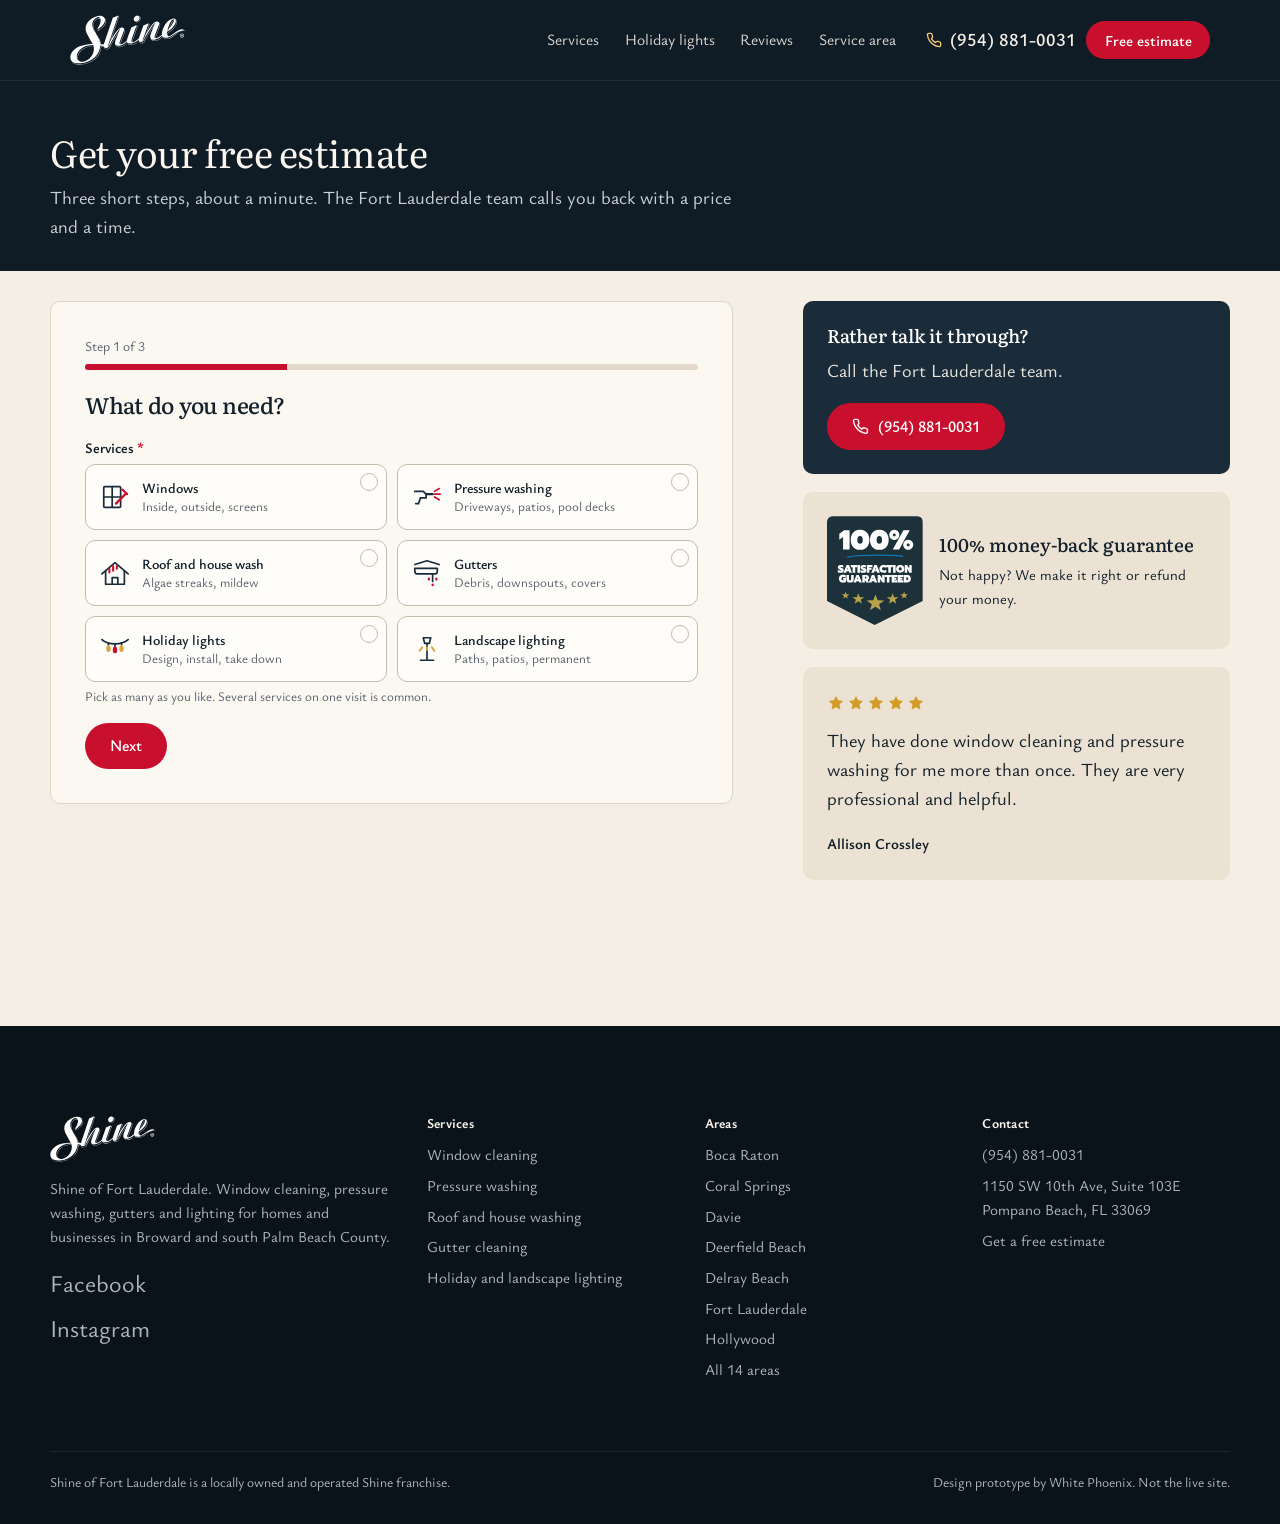
==== commit be56e744: "Two-step funnel: service picker + ZIP in hero, cleaner service rows, quote page picks up at step 2" ====
--- a/quote/index.html
+++ b/quote/index.html
@@ -11,27 +11,26 @@
 <link rel="preconnect" href="https://fonts.googleapis.com"><link rel="preconnect" href="https://fonts.gstatic.com" crossorigin>
 <link rel="stylesheet" href="https://fonts.googleapis.com/css2?family=Literata:ital,opsz,wght@0,7..72,400;0,7..72,500;1,7..72,400&family=Ysabeau+Office:wght@400;450;600;700&display=swap">
 <link rel="stylesheet" href="../assets/css/wp-blocks.css?ver=70587eb1">
-<link rel="stylesheet" href="../assets/css/site.css?ver=f921d6d4">
+<link rel="stylesheet" href="../assets/css/site.css?ver=adef926d">
 <script type="speculationrules">{"prerender":[{"where":{"href_matches":"/*"},"eagerness":"moderate"}]}</script>
-<script src="../assets/js/site.js?ver=845930ab" defer></script>
+<script src="../assets/js/site.js?ver=ba929c5a" defer></script>
 </head>
 <body>
 <a class="screen-reader-text" href="#main">Skip to content</a>
 <header class="site-header wp-block-template-part">
 <div class="inner wp-block-group alignwide">
 <a class="wp-block-site-logo" href="../" aria-label="Shine of Fort Lauderdale, home" data-logo><img src="../assets/img/logo.svg" alt="Shine" width="116" height="50"></a>
-<p class="wp-block-site-title">Exterior Cleaning<br>&amp; Lighting, Fort Lauderdale</p>
-<nav class="wp-block-navigation" aria-label="Main"><a href="../">Home</a><a href="../#services">Services</a><a href="../#lights">Holiday lights</a><a href="../#reviews">Reviews</a><a href="../#area">Service area</a></nav>
+<nav class="wp-block-navigation" aria-label="Main"><a href="../#services">Services</a><a href="../#lights">Holiday lights</a><a href="../#reviews">Reviews</a><a href="../#area">Service area</a></nav>
 <div class="header-actions"><a class="header-phone" href="tel:+19548810031"><svg xmlns="http://www.w3.org/2000/svg" aria-hidden="true" focusable="false" fill="none" stroke="currentColor" stroke-width="2" stroke-linecap="round" stroke-linejoin="round" viewBox="0 0 24 24"><path d="M22 16.92v3a2 2 0 0 1-2.18 2 19.8 19.8 0 0 1-8.63-3.07 19.5 19.5 0 0 1-6-6A19.8 19.8 0 0 1 2.12 4.18 2 2 0 0 1 4.11 2h3a2 2 0 0 1 2 1.72c.13.96.36 1.9.7 2.81a2 2 0 0 1-.45 2.11L8.09 9.91a16 16 0 0 0 6 6l1.27-1.27a2 2 0 0 1 2.11-.45c.91.34 1.85.57 2.81.7A2 2 0 0 1 22 16.92z"/></svg>(954) 881-0031</a><div class="wp-block-button"><a class="wp-block-button__link wp-element-button" href="../quote/">Free estimate</a></div><a class="icon-btn header-call" href="tel:+19548810031" aria-label="Call (954) 881-0031"><svg xmlns="http://www.w3.org/2000/svg" aria-hidden="true" focusable="false" fill="none" stroke="currentColor" stroke-width="2" stroke-linecap="round" stroke-linejoin="round" viewBox="0 0 24 24"><path d="M22 16.92v3a2 2 0 0 1-2.18 2 19.8 19.8 0 0 1-8.63-3.07 19.5 19.5 0 0 1-6-6A19.8 19.8 0 0 1 2.12 4.18 2 2 0 0 1 4.11 2h3a2 2 0 0 1 2 1.72c.13.96.36 1.9.7 2.81a2 2 0 0 1-.45 2.11L8.09 9.91a16 16 0 0 0 6 6l1.27-1.27a2 2 0 0 1 2.11-.45c.91.34 1.85.57 2.81.7A2 2 0 0 1 22 16.92z"/></svg></a><button class="icon-btn menu-toggle" type="button" aria-label="Open menu" aria-expanded="false" aria-controls="menu"><svg xmlns="http://www.w3.org/2000/svg" aria-hidden="true" focusable="false" viewBox="0 0 24 24"><path fill="currentColor" d="M5 5v1.5h14V5H5zm0 7.8h14v-1.5H5v1.5zM5 19h14v-1.5H5V19z"/></svg></button></div>
 </div>
 <svg class="header-string" xmlns="http://www.w3.org/2000/svg" aria-hidden="true" focusable="false" viewBox="0 0 1440 90" preserveAspectRatio="none"><path class="wire" d="M0 2 Q 360.0 14 720.0 2 T 1440 2"/><rect class="cap" x="12.0" y="2.5" width="6" height="6" rx="1"/><ellipse class="bulb" cx="15.0" cy="16.5" rx="5.5" ry="9"/><rect class="cap" x="42.0" y="3.4" width="6" height="6" rx="1"/><ellipse class="bulb" cx="45.0" cy="17.4" rx="5.5" ry="9"/><rect class="cap" x="72.0" y="4.2" width="6" height="6" rx="1"/><ellipse class="bulb" cx="75.0" cy="18.2" rx="5.5" ry="9"/><rect class="cap" x="102.0" y="5.0" width="6" height="6" rx="1"/><ellipse class="bulb" cx="105.0" cy="19.0" rx="5.5" ry="9"/><rect class="cap" x="132.0" y="5.7" width="6" height="6" rx="1"/><ellipse class="bulb" cx="135.0" cy="19.7" rx="5.5" ry="9"/><rect class="cap" x="162.0" y="6.2" width="6" height="6" rx="1"/><ellipse class="bulb" cx="165.0" cy="20.2" rx="5.5" ry="9"/><rect class="cap" x="192.0" y="6.7" width="6" height="6" rx="1"/><ellipse class="bulb" cx="195.0" cy="20.7" rx="5.5" ry="9"/><rect class="cap" x="222.0" y="7.2" width="6" height="6" rx="1"/><ellipse class="bulb" cx="225.0" cy="21.2" rx="5.5" ry="9"/><rect class="cap" x="252.0" y="7.5" width="6" height="6" rx="1"/><ellipse class="bulb" cx="255.0" cy="21.5" rx="5.5" ry="9"/><rect class="cap" x="282.0" y="7.7" width="6" height="6" rx="1"/><ellipse class="bulb" cx="285.0" cy="21.7" rx="5.5" ry="9"/><rect class="cap" x="312.0" y="7.9" width="6" height="6" rx="1"/><ellipse class="bulb" cx="315.0" cy="21.9" rx="5.5" ry="9"/><rect class="cap" x="342.0" y="8.0" width="6" height="6" rx="1"/><ellipse class="bulb" cx="345.0" cy="22.0" rx="5.5" ry="9"/><rect class="cap" x="372.0" y="8.0" width="6" height="6" rx="1"/><ellipse class="bulb" cx="375.0" cy="22.0" rx="5.5" ry="9"/><rect class="cap" x="402.0" y="7.9" width="6" height="6" rx="1"/><ellipse class="bulb" cx="405.0" cy="21.9" rx="5.5" ry="9"/><rect class="cap" x="432.0" y="7.7" width="6" height="6" rx="1"/><ellipse class="bulb" cx="435.0" cy="21.7" rx="5.5" ry="9"/><rect class="cap" x="462.0" y="7.5" width="6" height="6" rx="1"/><ellipse class="bulb" cx="465.0" cy="21.5" rx="5.5" ry="9"/><rect class="cap" x="492.0" y="7.2" width="6" height="6" rx="1"/><ellipse class="bulb" cx="495.0" cy="21.2" rx="5.5" ry="9"/><rect class="cap" x="522.0" y="6.7" width="6" height="6" rx="1"/><ellipse class="bulb" cx="525.0" cy="20.7" rx="5.5" ry="9"/><rect class="cap" x="552.0" y="6.2" width="6" height="6" rx="1"/><ellipse class="bulb" cx="555.0" cy="20.2" rx="5.5" ry="9"/><rect class="cap" x="582.0" y="5.7" width="6" height="6" rx="1"/><ellipse class="bulb" cx="585.0" cy="19.7" rx="5.5" ry="9"/><rect class="cap" x="612.0" y="5.0" width="6" height="6" rx="1"/><ellipse class="bulb" cx="615.0" cy="19.0" rx="5.5" ry="9"/><rect class="cap" x="642.0" y="4.2" width="6" height="6" rx="1"/><ellipse class="bulb" cx="645.0" cy="18.2" rx="5.5" ry="9"/><rect class="cap" x="672.0" y="3.4" width="6" height="6" rx="1"/><ellipse class="bulb" cx="675.0" cy="17.4" rx="5.5" ry="9"/><rect class="cap" x="702.0" y="2.5" width="6" height="6" rx="1"/><ellipse class="bulb" cx="705.0" cy="16.5" rx="5.5" ry="9"/><rect class="cap" x="732.0" y="2.5" width="6" height="6" rx="1"/><ellipse class="bulb" cx="735.0" cy="16.5" rx="5.5" ry="9"/><rect class="cap" x="762.0" y="3.4" width="6" height="6" rx="1"/><ellipse class="bulb" cx="765.0" cy="17.4" rx="5.5" ry="9"/><rect class="cap" x="792.0" y="4.2" width="6" height="6" rx="1"/><ellipse class="bulb" cx="795.0" cy="18.2" rx="5.5" ry="9"/><rect class="cap" x="822.0" y="5.0" width="6" height="6" rx="1"/><ellipse class="bulb" cx="825.0" cy="19.0" rx="5.5" ry="9"/><rect class="cap" x="852.0" y="5.7" width="6" height="6" rx="1"/><ellipse class="bulb" cx="855.0" cy="19.7" rx="5.5" ry="9"/><rect class="cap" x="882.0" y="6.2" width="6" height="6" rx="1"/><ellipse class="bulb" cx="885.0" cy="20.2" rx="5.5" ry="9"/><rect class="cap" x="912.0" y="6.7" width="6" height="6" rx="1"/><ellipse class="bulb" cx="915.0" cy="20.7" rx="5.5" ry="9"/><rect class="cap" x="942.0" y="7.2" width="6" height="6" rx="1"/><ellipse class="bulb" cx="945.0" cy="21.2" rx="5.5" ry="9"/><rect class="cap" x="972.0" y="7.5" width="6" height="6" rx="1"/><ellipse class="bulb" cx="975.0" cy="21.5" rx="5.5" ry="9"/><rect class="cap" x="1002.0" y="7.7" width="6" height="6" rx="1"/><ellipse class="bulb" cx="1005.0" cy="21.7" rx="5.5" ry="9"/><rect class="cap" x="1032.0" y="7.9" width="6" height="6" rx="1"/><ellipse class="bulb" cx="1035.0" cy="21.9" rx="5.5" ry="9"/><rect class="cap" x="1062.0" y="8.0" width="6" height="6" rx="1"/><ellipse class="bulb" cx="1065.0" cy="22.0" rx="5.5" ry="9"/><rect class="cap" x="1092.0" y="8.0" width="6" height="6" rx="1"/><ellipse class="bulb" cx="1095.0" cy="22.0" rx="5.5" ry="9"/><rect class="cap" x="1122.0" y="7.9" width="6" height="6" rx="1"/><ellipse class="bulb" cx="1125.0" cy="21.9" rx="5.5" ry="9"/><rect class="cap" x="1152.0" y="7.7" width="6" height="6" rx="1"/><ellipse class="bulb" cx="1155.0" cy="21.7" rx="5.5" ry="9"/><rect class="cap" x="1182.0" y="7.5" width="6" height="6" rx="1"/><ellipse class="bulb" cx="1185.0" cy="21.5" rx="5.5" ry="9"/><rect class="cap" x="1212.0" y="7.2" width="6" height="6" rx="1"/><ellipse class="bulb" cx="1215.0" cy="21.2" rx="5.5" ry="9"/><rect class="cap" x="1242.0" y="6.7" width="6" height="6" rx="1"/><ellipse class="bulb" cx="1245.0" cy="20.7" rx="5.5" ry="9"/><rect class="cap" x="1272.0" y="6.2" width="6" height="6" rx="1"/><ellipse class="bulb" cx="1275.0" cy="20.2" rx="5.5" ry="9"/><rect class="cap" x="1302.0" y="5.7" width="6" height="6" rx="1"/><ellipse class="bulb" cx="1305.0" cy="19.7" rx="5.5" ry="9"/><rect class="cap" x="1332.0" y="5.0" width="6" height="6" rx="1"/><ellipse class="bulb" cx="1335.0" cy="19.0" rx="5.5" ry="9"/><rect class="cap" x="1362.0" y="4.2" width="6" height="6" rx="1"/><ellipse class="bulb" cx="1365.0" cy="18.2" rx="5.5" ry="9"/><rect class="cap" x="1392.0" y="3.4" width="6" height="6" rx="1"/><ellipse class="bulb" cx="1395.0" cy="17.4" rx="5.5" ry="9"/><rect class="cap" x="1422.0" y="2.5" width="6" height="6" rx="1"/><ellipse class="bulb" cx="1425.0" cy="16.5" rx="5.5" ry="9"/></svg>
 </header>
 <div class="menu-overlay" id="menu" hidden><button class="icon-btn menu-close" type="button" aria-label="Close menu"><svg xmlns="http://www.w3.org/2000/svg" aria-hidden="true" focusable="false" viewBox="0 0 24 24"><path fill="currentColor" d="m13.06 12 6.47-6.47-1.06-1.06L12 10.94 5.53 4.47 4.47 5.53 10.94 12l-6.47 6.47 1.06 1.06L12 13.06l6.47 6.47 1.06-1.06L13.06 12Z"/></svg></button><a href="../">Home</a><a href="../#services">Services</a><a href="../#lights">Holiday lights</a><a href="../#reviews">Reviews</a><a href="../#area">Service area</a><a href="../quote/">Estimate</a><a href="tel:+19548810031">Call (954) 881-0031</a></div>
 <main id="main">
-<section class="page-banner"><div class="alignwide"><p class="is-style-text-annotation">Free, no-obligation</p><h1>Get your free estimate</h1><p style="max-width:38em;color:#c9cfd4">Three short steps. The Fort Lauderdale team reads every request and comes back to you with a price and a time.</p></div></section>
-<section class="wp-block-group section" style="padding-top:var(--wp--preset--spacing--60)"><div class="alignwide quote-layout">
+<section class="page-banner is-compact"><div class="alignwide"><h1>Get your free estimate</h1><p style="max-width:38em;color:#c9cfd4">Three short steps, about a minute. The Fort Lauderdale team calls you back with a price and a time.</p></div></section>
+<section class="wp-block-group section" style="padding-top:var(--wp--preset--spacing--50)"><div class="alignwide quote-layout">
 <div class="gform_wrapper gravity-theme" data-form="multi"><form novalidate><p class="gf_progressbar_title">Step <span data-step>1</span> of 3</p><div class="gf_progressbar" aria-hidden="true"><div class="gf_progressbar_percentage" style="width:33%"></div></div><div class="gform_validation_errors" hidden role="alert">There was a problem with your submission. Please review the fields below.</div>
-<div class="gform_page" data-page="1"><h3>What do you need?</h3><div class="gform_fields"><fieldset class="gfield gfield_contains_required" data-group><legend class="gfield_label">Services<span class="gfield_required">*</span></legend><div class="choice-cards is-list"><label class="choice"><input type="checkbox" name="services" value="windows"><svg class="art" xmlns="http://www.w3.org/2000/svg" aria-hidden="true" focusable="false" viewBox="0 0 32 32" fill="none" stroke-width="1.8" stroke-linecap="round"><rect x="4" y="5" width="18" height="22" rx="1" stroke="#1a2b39"/><path d="M13 5v22M4 16h18" stroke="#1a2b39"/><path d="M17 23l11-11" stroke="#c8102e" stroke-width="2.6"/><path d="M24 8l5 5" stroke="#c8102e" stroke-width="2.2"/></svg><span>Window cleaning<small>Inside, outside, screens</small></span><span class="tick"><svg xmlns="http://www.w3.org/2000/svg" aria-hidden="true" focusable="false" fill="none" stroke="currentColor" stroke-width="2" stroke-linecap="round" stroke-linejoin="round" stroke-width="3" viewBox="0 0 24 24"><path d="M5 12.5l4.5 4.5L19 7.5"/></svg></span></label><label class="choice"><input type="checkbox" name="services" value="pressure"><svg class="art" xmlns="http://www.w3.org/2000/svg" aria-hidden="true" focusable="false" viewBox="0 0 32 32" fill="none" stroke-width="1.8" stroke-linecap="round"><path d="M3 10h9l3 3v4H9l-2 6H4" stroke="#1a2b39"/><path d="M15 13h7" stroke="#1a2b39" stroke-width="2.4"/><path d="M24 10l5-3M24 13h6M24 16l5 3" stroke="#c8102e"/></svg><span>Pressure washing<small>Driveways, patios, pool decks</small></span><span class="tick"><svg xmlns="http://www.w3.org/2000/svg" aria-hidden="true" focusable="false" fill="none" stroke="currentColor" stroke-width="2" stroke-linecap="round" stroke-linejoin="round" stroke-width="3" viewBox="0 0 24 24"><path d="M5 12.5l4.5 4.5L19 7.5"/></svg></span></label><label class="choice"><input type="checkbox" name="services" value="roof"><svg class="art" xmlns="http://www.w3.org/2000/svg" aria-hidden="true" focusable="false" viewBox="0 0 32 32" fill="none" stroke-width="1.8" stroke-linecap="round"><path d="M3 10h9l3 3v4H9l-2 6H4" stroke="#1a2b39"/><path d="M15 13h7" stroke="#1a2b39" stroke-width="2.4"/><path d="M24 10l5-3M24 13h6M24 16l5 3" stroke="#c8102e"/></svg><span>Roof and house washing<small>Algae streaks, mildew</small></span><span class="tick"><svg xmlns="http://www.w3.org/2000/svg" aria-hidden="true" focusable="false" fill="none" stroke="currentColor" stroke-width="2" stroke-linecap="round" stroke-linejoin="round" stroke-width="3" viewBox="0 0 24 24"><path d="M5 12.5l4.5 4.5L19 7.5"/></svg></span></label><label class="choice"><input type="checkbox" name="services" value="gutters"><svg class="art" xmlns="http://www.w3.org/2000/svg" aria-hidden="true" focusable="false" viewBox="0 0 32 32" fill="none" stroke-width="1.8" stroke-linecap="round" stroke-linejoin="round"><path d="M3 7l13-4 13 4" stroke="#1a2b39"/><path d="M3 11h24v3a3 3 0 0 1-3 3H6a3 3 0 0 1-3-3z" stroke="#1a2b39"/><path d="M22 17v8" stroke="#1a2b39"/><path d="M22 28.5v.5M18 22v1M26 22v1" stroke="#c8102e" stroke-width="2.4"/></svg><span>Gutter cleaning or covers<small>Debris, downspouts, drainage</small></span><span class="tick"><svg xmlns="http://www.w3.org/2000/svg" aria-hidden="true" focusable="false" fill="none" stroke="currentColor" stroke-width="2" stroke-linecap="round" stroke-linejoin="round" stroke-width="3" viewBox="0 0 24 24"><path d="M5 12.5l4.5 4.5L19 7.5"/></svg></span></label><label class="choice"><input type="checkbox" name="services" value="holiday"><svg class="art" xmlns="http://www.w3.org/2000/svg" aria-hidden="true" focusable="false" viewBox="0 0 32 32" fill="none" stroke-width="1.8" stroke-linecap="round"><path d="M2 6c7 6 21 6 28 0" stroke="#1a2b39"/><path d="M9 9.5v2M16 11v2M23 9.5v2" stroke="#1a2b39"/><ellipse cx="9" cy="15.5" rx="2.4" ry="3.6" fill="#d9a441" stroke="none"/><ellipse cx="16" cy="17" rx="2.4" ry="3.6" fill="#c8102e" stroke="none"/><ellipse cx="23" cy="15.5" rx="2.4" ry="3.6" fill="#d9a441" stroke="none"/></svg><span>Holiday lighting<small>Design, install, take down</small></span><span class="tick"><svg xmlns="http://www.w3.org/2000/svg" aria-hidden="true" focusable="false" fill="none" stroke="currentColor" stroke-width="2" stroke-linecap="round" stroke-linejoin="round" stroke-width="3" viewBox="0 0 24 24"><path d="M5 12.5l4.5 4.5L19 7.5"/></svg></span></label><label class="choice"><input type="checkbox" name="services" value="lighting"><svg class="art" xmlns="http://www.w3.org/2000/svg" aria-hidden="true" focusable="false" viewBox="0 0 32 32" fill="none" stroke-width="1.8" stroke-linecap="round"><path d="M2 6c7 6 21 6 28 0" stroke="#1a2b39"/><path d="M9 9.5v2M16 11v2M23 9.5v2" stroke="#1a2b39"/><ellipse cx="9" cy="15.5" rx="2.4" ry="3.6" fill="#d9a441" stroke="none"/><ellipse cx="16" cy="17" rx="2.4" ry="3.6" fill="#c8102e" stroke="none"/><ellipse cx="23" cy="15.5" rx="2.4" ry="3.6" fill="#d9a441" stroke="none"/></svg><span>Landscape or bistro lighting<small>Patios, paths, permanent</small></span><span class="tick"><svg xmlns="http://www.w3.org/2000/svg" aria-hidden="true" focusable="false" fill="none" stroke="currentColor" stroke-width="2" stroke-linecap="round" stroke-linejoin="round" stroke-width="3" viewBox="0 0 24 24"><path d="M5 12.5l4.5 4.5L19 7.5"/></svg></span></label></div><div class="gfield_description">Pick as many as you like. Several services on one visit is common.</div></fieldset></div><div class="gform_page_footer"><button type="button" class="wp-block-button__link wp-element-button" data-next>Next</button></div></div>
+<div class="gform_page" data-page="1"><h3>What do you need?</h3><div class="gform_fields"><fieldset class="gfield gfield_contains_required" data-group><legend class="gfield_label">Services<span class="gfield_required">*</span></legend><div class="choice-cards is-list"><label class="choice"><input type="checkbox" name="services" value="windows"><svg class="art" xmlns="http://www.w3.org/2000/svg" aria-hidden="true" focusable="false" viewBox="0 0 32 32" fill="none" stroke-width="1.8" stroke-linecap="round"><rect x="4" y="5" width="18" height="22" rx="1" stroke="#1a2b39"/><path d="M13 5v22M4 16h18" stroke="#1a2b39"/><path d="M17 23l11-11" stroke="#c8102e" stroke-width="2.6"/><path d="M24 8l5 5" stroke="#c8102e" stroke-width="2.2"/></svg><span>Windows<small>Inside, outside, screens</small></span><span class="tick"><svg xmlns="http://www.w3.org/2000/svg" aria-hidden="true" focusable="false" fill="none" stroke="currentColor" stroke-width="2" stroke-linecap="round" stroke-linejoin="round" stroke-width="3" viewBox="0 0 24 24"><path d="M5 12.5l4.5 4.5L19 7.5"/></svg></span></label><label class="choice"><input type="checkbox" name="services" value="pressure"><svg class="art" xmlns="http://www.w3.org/2000/svg" aria-hidden="true" focusable="false" viewBox="0 0 32 32" fill="none" stroke-width="1.8" stroke-linecap="round"><path d="M3 10h9l3 3v4H9l-2 6H4" stroke="#1a2b39"/><path d="M15 13h7" stroke="#1a2b39" stroke-width="2.4"/><path d="M24 10l5-3M24 13h6M24 16l5 3" stroke="#c8102e"/></svg><span>Pressure washing<small>Driveways, patios, pool decks</small></span><span class="tick"><svg xmlns="http://www.w3.org/2000/svg" aria-hidden="true" focusable="false" fill="none" stroke="currentColor" stroke-width="2" stroke-linecap="round" stroke-linejoin="round" stroke-width="3" viewBox="0 0 24 24"><path d="M5 12.5l4.5 4.5L19 7.5"/></svg></span></label><label class="choice"><input type="checkbox" name="services" value="roof"><svg class="art" xmlns="http://www.w3.org/2000/svg" aria-hidden="true" focusable="false" viewBox="0 0 32 32" fill="none" stroke-width="1.8" stroke-linecap="round" stroke-linejoin="round"><path d="M2 17L16 5l14 12" stroke="#1a2b39"/><path d="M6 14v14h20V14" stroke="#1a2b39"/><path d="M10 11.5v4M14 8.5v5M18 8.5v3" stroke="#c8102e" stroke-width="2.2"/><path d="M13 28v-7h6v7" stroke="#1a2b39"/></svg><span>Roof and house wash<small>Algae streaks, mildew</small></span><span class="tick"><svg xmlns="http://www.w3.org/2000/svg" aria-hidden="true" focusable="false" fill="none" stroke="currentColor" stroke-width="2" stroke-linecap="round" stroke-linejoin="round" stroke-width="3" viewBox="0 0 24 24"><path d="M5 12.5l4.5 4.5L19 7.5"/></svg></span></label><label class="choice"><input type="checkbox" name="services" value="gutters"><svg class="art" xmlns="http://www.w3.org/2000/svg" aria-hidden="true" focusable="false" viewBox="0 0 32 32" fill="none" stroke-width="1.8" stroke-linecap="round" stroke-linejoin="round"><path d="M3 7l13-4 13 4" stroke="#1a2b39"/><path d="M3 11h24v3a3 3 0 0 1-3 3H6a3 3 0 0 1-3-3z" stroke="#1a2b39"/><path d="M22 17v8" stroke="#1a2b39"/><path d="M22 28.5v.5M18 22v1M26 22v1" stroke="#c8102e" stroke-width="2.4"/></svg><span>Gutters<small>Debris, downspouts, covers</small></span><span class="tick"><svg xmlns="http://www.w3.org/2000/svg" aria-hidden="true" focusable="false" fill="none" stroke="currentColor" stroke-width="2" stroke-linecap="round" stroke-linejoin="round" stroke-width="3" viewBox="0 0 24 24"><path d="M5 12.5l4.5 4.5L19 7.5"/></svg></span></label><label class="choice"><input type="checkbox" name="services" value="holiday"><svg class="art" xmlns="http://www.w3.org/2000/svg" aria-hidden="true" focusable="false" viewBox="0 0 32 32" fill="none" stroke-width="1.8" stroke-linecap="round"><path d="M2 6c7 6 21 6 28 0" stroke="#1a2b39"/><path d="M9 9.5v2M16 11v2M23 9.5v2" stroke="#1a2b39"/><ellipse cx="9" cy="15.5" rx="2.4" ry="3.6" fill="#d9a441" stroke="none"/><ellipse cx="16" cy="17" rx="2.4" ry="3.6" fill="#c8102e" stroke="none"/><ellipse cx="23" cy="15.5" rx="2.4" ry="3.6" fill="#d9a441" stroke="none"/></svg><span>Holiday lights<small>Design, install, take down</small></span><span class="tick"><svg xmlns="http://www.w3.org/2000/svg" aria-hidden="true" focusable="false" fill="none" stroke="currentColor" stroke-width="2" stroke-linecap="round" stroke-linejoin="round" stroke-width="3" viewBox="0 0 24 24"><path d="M5 12.5l4.5 4.5L19 7.5"/></svg></span></label><label class="choice"><input type="checkbox" name="services" value="lighting"><svg class="art" xmlns="http://www.w3.org/2000/svg" aria-hidden="true" focusable="false" viewBox="0 0 32 32" fill="none" stroke-width="1.8" stroke-linecap="round" stroke-linejoin="round"><path d="M12 4h8l-1.5 6h-5z" stroke="#1a2b39"/><path d="M16 10v18M9 28h14" stroke="#1a2b39"/><path d="M11 14l-3 4M21 14l3 4M16 14v3" stroke="#d9a441" stroke-width="2"/></svg><span>Landscape lighting<small>Paths, patios, permanent</small></span><span class="tick"><svg xmlns="http://www.w3.org/2000/svg" aria-hidden="true" focusable="false" fill="none" stroke="currentColor" stroke-width="2" stroke-linecap="round" stroke-linejoin="round" stroke-width="3" viewBox="0 0 24 24"><path d="M5 12.5l4.5 4.5L19 7.5"/></svg></span></label></div><div class="gfield_description">Pick as many as you like. Several services on one visit is common.</div></fieldset></div><div class="gform_page_footer"><button type="button" class="wp-block-button__link wp-element-button" data-next>Next</button></div></div>
 <div class="gform_page" data-page="2" hidden><h3>The property</h3><div class="gform_fields"><fieldset class="gfield gfield_contains_required" data-group><legend class="gfield_label">Type of property<span class="gfield_required">*</span></legend><div class="choice-cards"><label class="choice"><input type="radio" name="ptype" value="House">House<span class="tick"><svg xmlns="http://www.w3.org/2000/svg" aria-hidden="true" focusable="false" fill="none" stroke="currentColor" stroke-width="2" stroke-linecap="round" stroke-linejoin="round" stroke-width="3" viewBox="0 0 24 24"><path d="M5 12.5l4.5 4.5L19 7.5"/></svg></span></label><label class="choice"><input type="radio" name="ptype" value="Condo or townhome">Condo or townhome<span class="tick"><svg xmlns="http://www.w3.org/2000/svg" aria-hidden="true" focusable="false" fill="none" stroke="currentColor" stroke-width="2" stroke-linecap="round" stroke-linejoin="round" stroke-width="3" viewBox="0 0 24 24"><path d="M5 12.5l4.5 4.5L19 7.5"/></svg></span></label><label class="choice"><input type="radio" name="ptype" value="Business">Business<span class="tick"><svg xmlns="http://www.w3.org/2000/svg" aria-hidden="true" focusable="false" fill="none" stroke="currentColor" stroke-width="2" stroke-linecap="round" stroke-linejoin="round" stroke-width="3" viewBox="0 0 24 24"><path d="M5 12.5l4.5 4.5L19 7.5"/></svg></span></label><label class="choice"><input type="radio" name="ptype" value="HOA or building">HOA or building<span class="tick"><svg xmlns="http://www.w3.org/2000/svg" aria-hidden="true" focusable="false" fill="none" stroke="currentColor" stroke-width="2" stroke-linecap="round" stroke-linejoin="round" stroke-width="3" viewBox="0 0 24 24"><path d="M5 12.5l4.5 4.5L19 7.5"/></svg></span></label></div></fieldset><div class="gfield gfield--width-half"><label class="gfield_label" for="q-stories">Stories</label><select id="q-stories" name="stories"><option value="">Select</option><option>1</option><option>2</option><option>3 or more</option></select></div><div class="gfield gfield--width-half gfield_contains_required"><label class="gfield_label" for="q-zip">ZIP code<span class="gfield_required">*</span></label><input id="q-zip" name="zip" inputmode="numeric" maxlength="5" required></div><div class="gfield"><label class="gfield_label" for="q-notes">Anything we should know?</label><textarea id="q-notes" name="notes" placeholder="Number of windows, gate code, the stain on the driveway..."></textarea></div></div><div class="gform_page_footer"><button type="button" class="wp-block-button__link wp-element-button is-style-outline-btn" data-prev style="background:transparent;color:inherit;border-color:currentColor">Previous</button><button type="button" class="wp-block-button__link wp-element-button" data-next>Next</button></div></div>
 <div class="gform_page" data-page="3" hidden><h3>Your details</h3><div class="gform_fields"><div class="gfield gfield--width-half gfield_contains_required"><label class="gfield_label" for="q-name">Name<span class="gfield_required">*</span></label><input id="q-name" name="name" autocomplete="name" required></div><div class="gfield gfield--width-half gfield_contains_required"><label class="gfield_label" for="q-phone">Phone<span class="gfield_required">*</span></label><input id="q-phone" name="phone" type="tel" autocomplete="tel" required></div><div class="gfield gfield--width-half"><label class="gfield_label" for="q-email">Email</label><input id="q-email" name="email" type="email" autocomplete="email"></div><div class="gfield gfield--width-half"><label class="gfield_label" for="q-when">Best time to call</label><select id="q-when" name="when"><option>Any time</option><option>Morning</option><option>Afternoon</option><option>Evening</option></select></div></div><div class="gform_page_footer"><button type="button" class="wp-block-button__link wp-element-button" data-prev style="background:transparent;color:inherit;border-color:currentColor">Previous</button><button type="submit" class="wp-block-button__link wp-element-button">Send my request</button></div></div>
 </form></div>
--- a/assets/css/site.css
+++ b/assets/css/site.css
@@ -151,14 +151,9 @@
 .hero { background: var(--wp--preset--color--accent-3); color: #e9e4da; }
 @media (min-width: 782px) { .hero.wp-block-media-text.has-media-on-the-right { grid-template-columns: 1fr 44%; min-height: min(calc(100vh - var(--header-h)), 820px); } }
 .hero .wp-block-media-text__content { align-self: center; }
-.hero .choice-cards .choice { padding: 8px 10px; gap: 4px; }
-.hero .choice .tick { width: 16px; height: 16px; top: 7px; right: 7px; }
-.hero .choice svg.art { width: 26px; height: 26px; flex: none; }
-.hero .gform_wrapper { padding: 18px 20px; }
-.hero .gform_fields { gap: 10px 12px; }
-.hero .gfield input:not([type=checkbox]):not([type=radio]) { padding: .5em .75em; }
+
 .hero .wp-block-media-text__content { padding: clamp(24px, 3vw, 44px) var(--gutter) clamp(28px, 4vw, 48px) max(var(--gutter), calc((100vw - 1240px) / 2)); }
-.hero h1 { color: #fbf7f0; margin-bottom: .3em; font-size: clamp(2rem, 1.3rem + 1.8vw, 2.9rem); }
+.hero h1 { color: #fbf7f0; margin-bottom: .35em; font-size: clamp(2.1rem, 1.4rem + 2vw, 3.1rem); max-width: 13em; }
 .hero .lede { color: #c9cfd4; max-width: 34em; margin-bottom: 1.1em; }
 .hero .wp-block-media-text__media img { animation: slowzoom 18s ease-out both; object-position: 36% 55%; }
 @keyframes slowzoom { from { transform: scale(1.06); } to { transform: none; } }
@@ -382,3 +377,47 @@
 .text-link svg { width: 1em; height: 1em; flex: none; }
 .review-row .wp-block-quote.is-style-plain { background: var(--wp--preset--color--base); border-radius: var(--radius); padding: 26px; }
 @media (max-width: 559px) { .gform_description { display: none; } }
+
+/* ---- Funnel pass: calmer hero, picker, service rows ---- */
+.hero .wp-block-media-text__content { padding-top: clamp(32px, 4.5vw, 64px); padding-bottom: clamp(32px, 4.5vw, 64px); }
+.hero .lede { font-size: var(--wp--preset--font-size--large); line-height: 1.5; margin-bottom: 1.6em; max-width: 30em; }
+.start-box { max-width: 580px; padding: 22px 22px 20px; box-shadow: 0 1px 0 rgba(0,0,0,.2); }
+.start-box legend.gfield_label { display: flex; justify-content: space-between; align-items: baseline; width: 100%; font-size: 1rem; margin-bottom: 10px; }
+.start-box legend .gfield_description { font-weight: 450; margin: 0; }
+.choice-cards.is-picker { grid-template-columns: repeat(3, 1fr); gap: 8px; }
+.is-picker .choice { flex-direction: row; align-items: center; gap: 9px; padding: 11px 26px 11px 11px; min-height: 54px; font-size: .9rem; }
+.is-picker .choice svg.art { width: 26px; height: 26px; flex: none; }
+.is-picker .choice .tick { width: 15px; height: 15px; top: 6px; right: 6px; }
+.is-picker .choice .tick svg { width: 9px; height: 9px; }
+@media (max-width: 559px) { .choice-cards.is-picker { grid-template-columns: 1fr 1fr; } }
+.start-box .zip-row { margin-top: 14px; }
+.start-box .zip-row .wp-block-button__link { padding: .82em 1.4em; white-space: nowrap; }
+.start-box fieldset.gfield_error .choice { border-color: var(--wp--preset--color--accent-1); }
+@media (max-width: 459px) { .start-box .zip-row { flex-direction: column; align-items: stretch; } .start-box .zip-row .wp-block-button__link { justify-content: center; } }
+.hero-meta { gap: .5rem 1.6rem; margin-top: 1.3rem; }
+.hero-meta svg { width: 14px; height: 14px; }
+
+.trust { padding-top: var(--wp--preset--spacing--70); padding-bottom: var(--wp--preset--spacing--70); gap: var(--wp--preset--spacing--50); }
+.section-head { display: grid; grid-template-columns: 1.2fr 1fr; gap: var(--wp--preset--spacing--60); align-items: end; margin-bottom: var(--wp--preset--spacing--50); }
+.section-head h2 { margin: 0; max-width: 16em; }
+.section-head p { margin: 0; }
+@media (max-width: 781px) { .section-head { grid-template-columns: 1fr; gap: 14px; } }
+.svc-list { list-style: none; margin: 0; padding: 0; border-bottom: 1px solid var(--wp--preset--color--accent-6); }
+.svc-row { display: grid; grid-template-columns: minmax(240px, 1fr) 1.4fr auto; gap: var(--wp--preset--spacing--40); align-items: center; padding: 26px 0; border-top: 1px solid var(--wp--preset--color--accent-6); }
+.svc-row .svc-name { display: flex; align-items: center; gap: 16px; }
+.svc-row h3 { margin: 0; font-size: var(--wp--preset--font-size--large); }
+.svc-row p { margin: 0; color: var(--wp--preset--color--accent-5); }
+.svc-row svg.art.lg { width: 40px; height: 40px; flex: none; }
+.svc-row .text-link { white-space: nowrap; }
+.svc-row:hover h3 { color: var(--wp--preset--color--accent-1); }
+@media (max-width: 781px) { .svc-row { grid-template-columns: 1fr; gap: 8px; padding: 20px 0; } .svc-row p { padding-left: 56px; } .svc-row .text-link { padding-left: 56px; } }
+.svc-foot { margin: 1.6rem 0 0; color: var(--wp--preset--color--accent-5); }
+
+.page-banner.is-compact { padding: var(--wp--preset--spacing--50) var(--gutter) var(--wp--preset--spacing--40); }
+.page-banner.is-compact h1 { font-size: var(--wp--preset--font-size--x-large); margin-bottom: .25em; }
+.page-banner.is-compact p { margin: 0; }
+.choice { padding-right: 32px; }
+.hero .wp-block-media-text__content { padding-top: clamp(28px, 3.6vw, 52px); padding-bottom: clamp(28px, 3.6vw, 52px); }
+.hero h1 { font-size: clamp(2.1rem, 1.4rem + 1.8vw, 2.9rem); }
+.hero .lede { margin-bottom: 1.3em; }
+.quote-layout { margin-top: calc(var(--wp--preset--spacing--30) * -1); }
